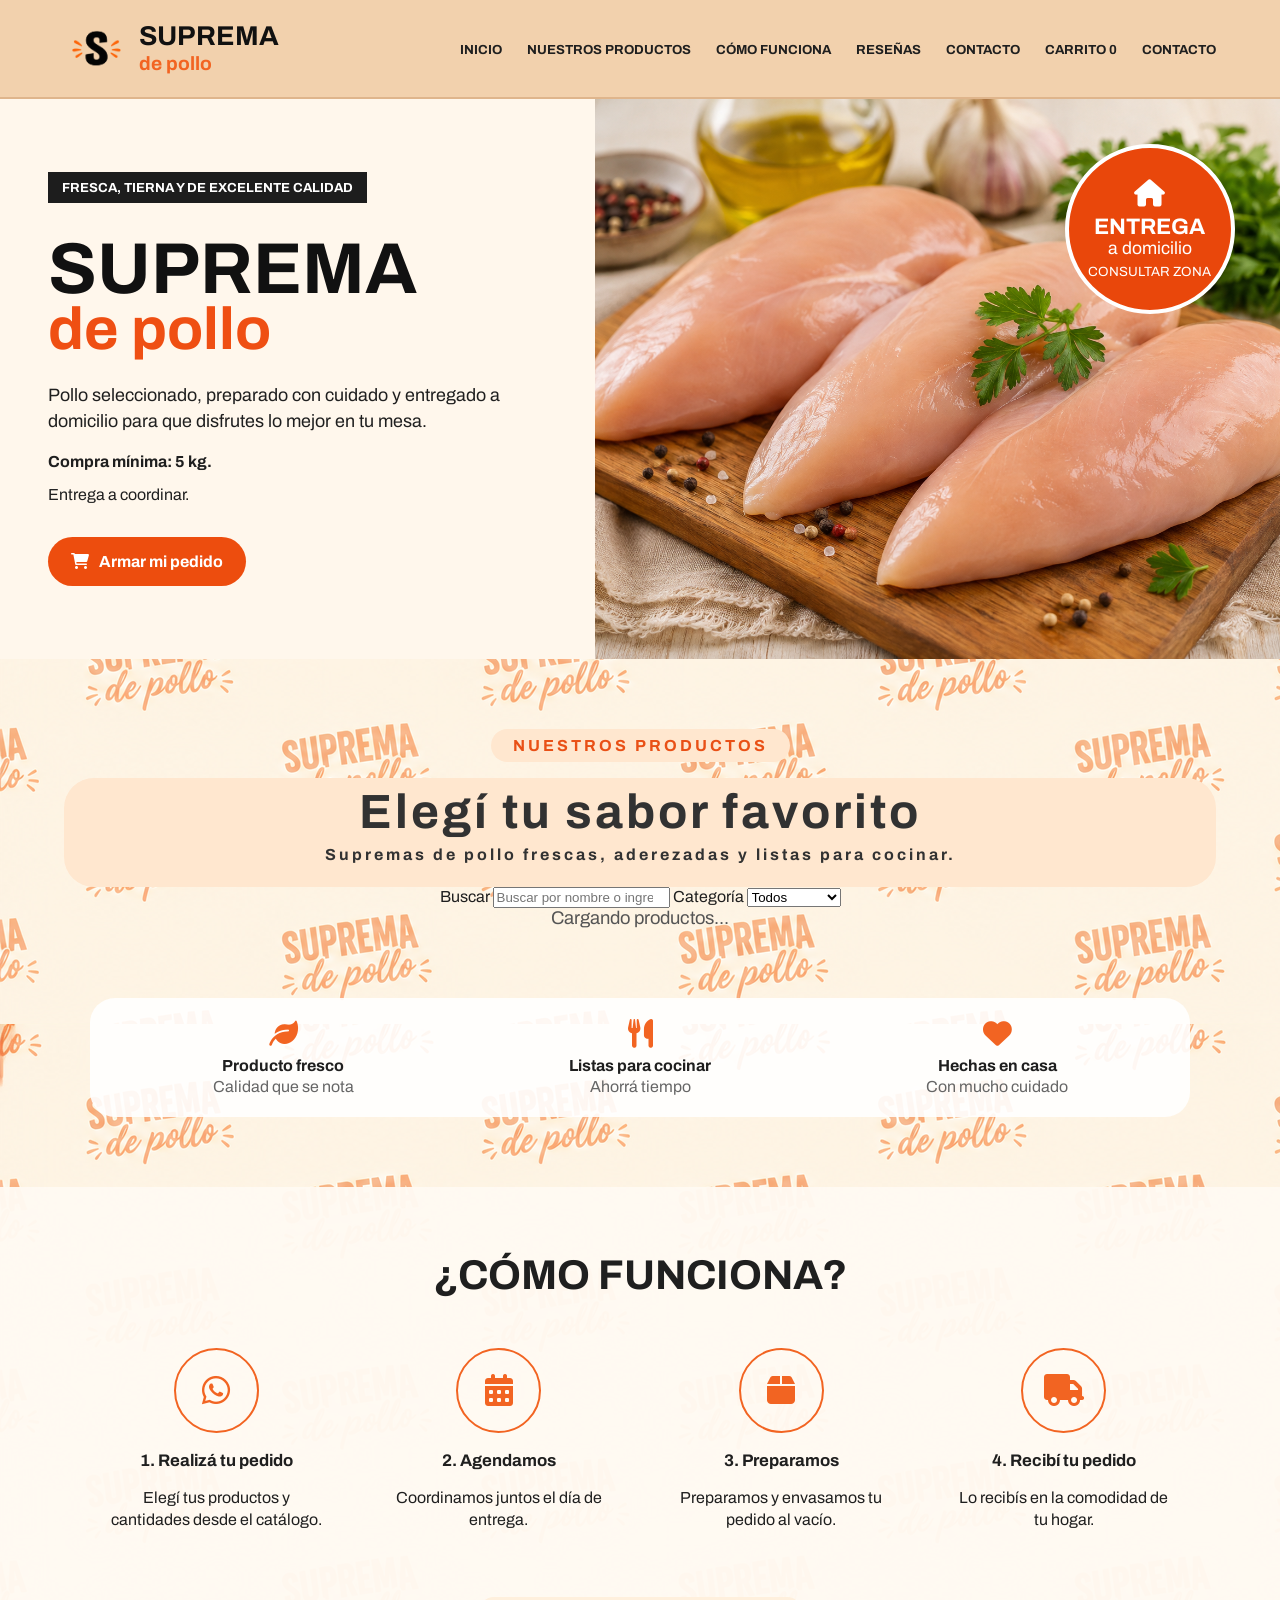
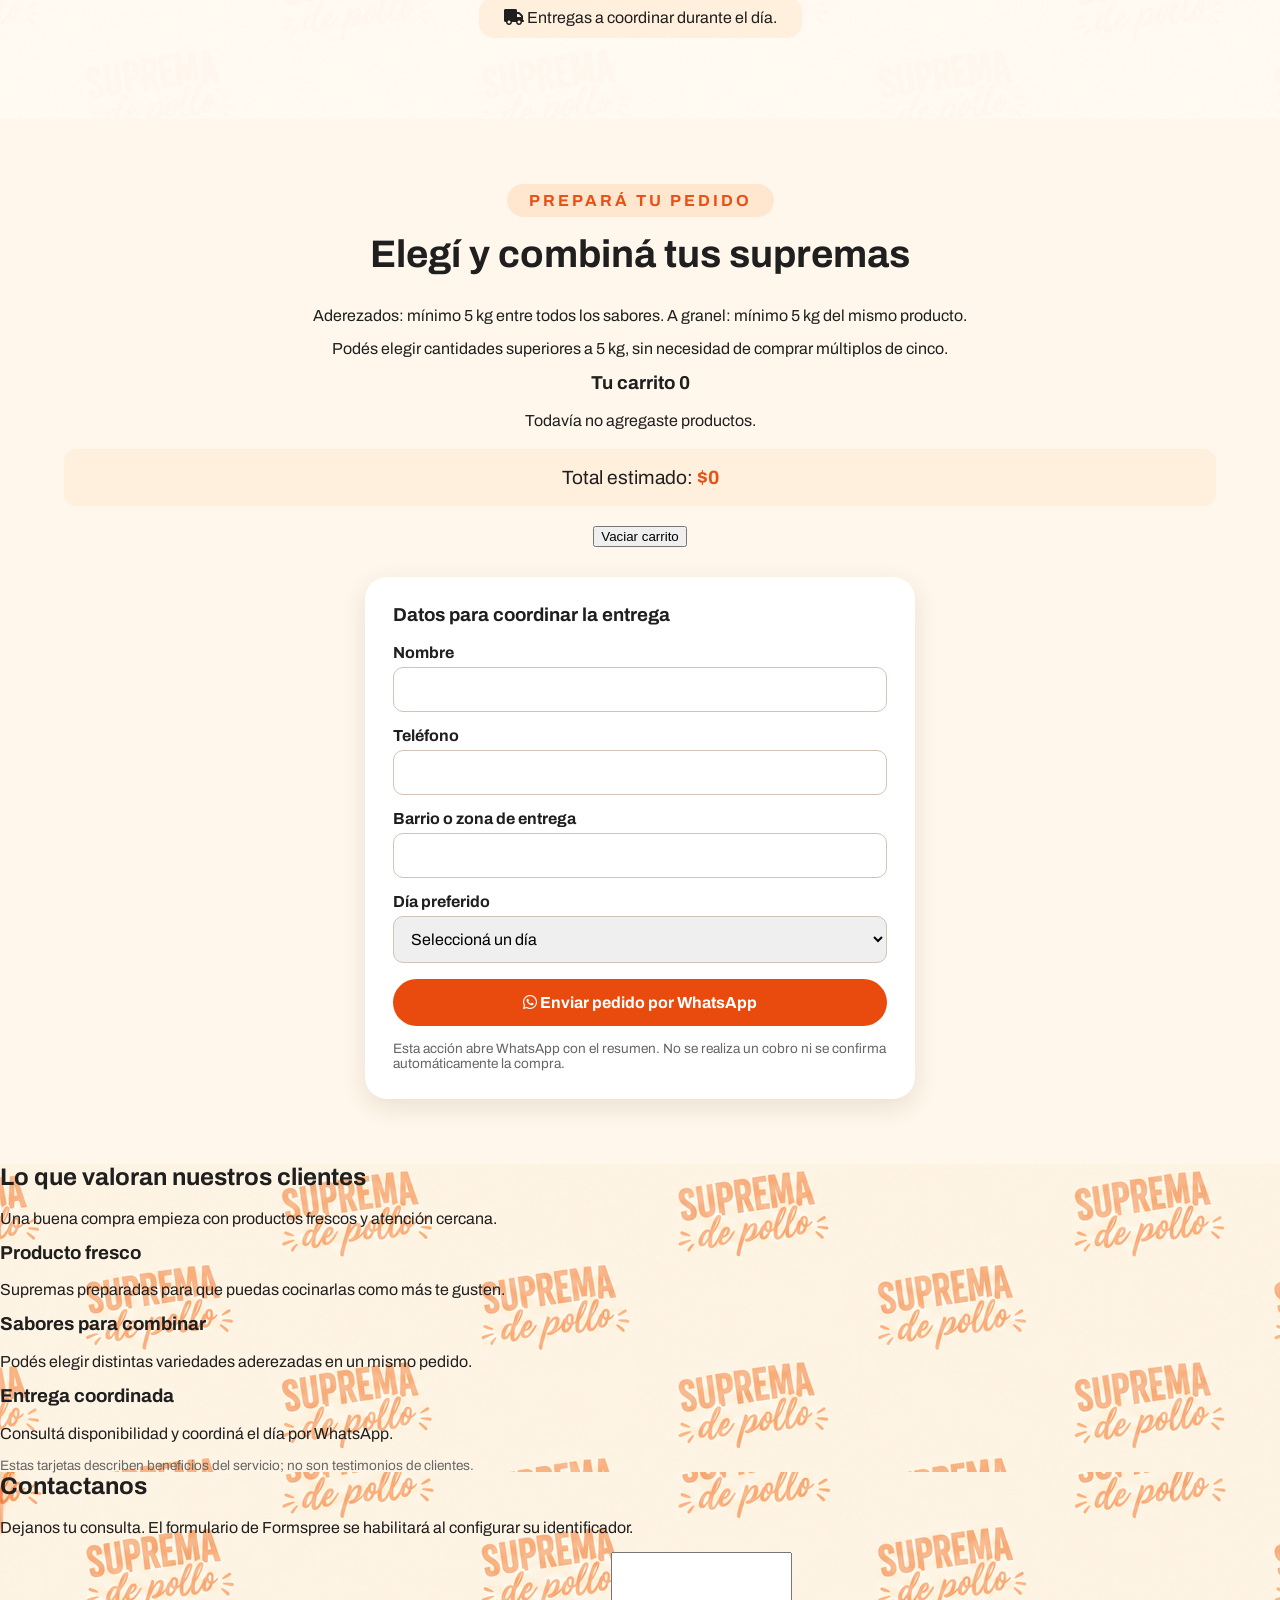
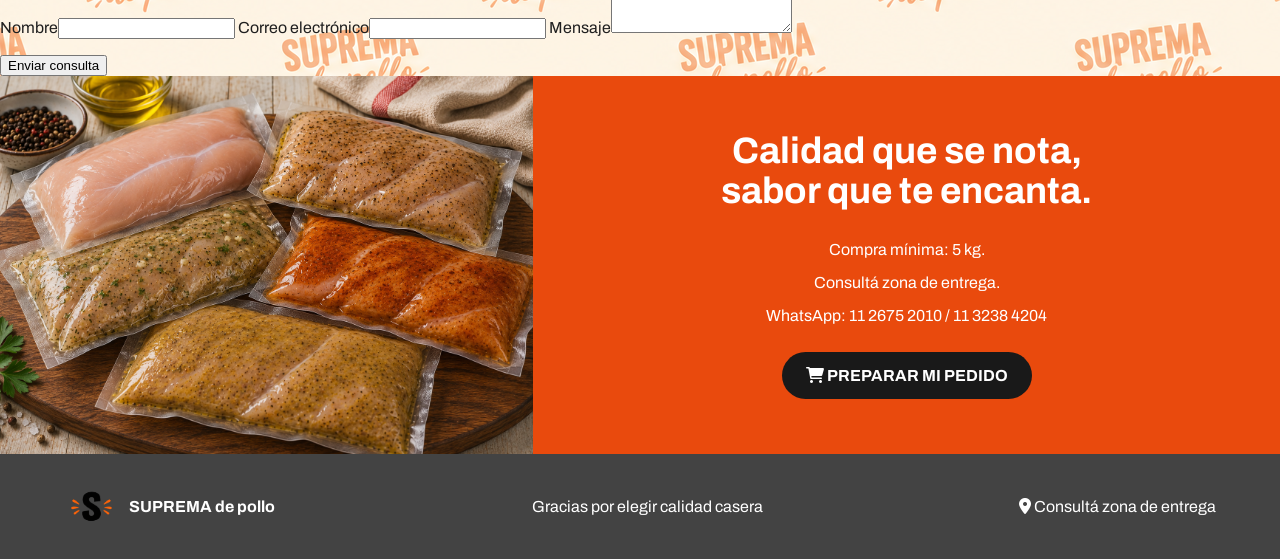
==== index.html @ 694668ec "Entrega final: index.html" ====
<!DOCTYPE html>
<html lang="es">

<head>
    <meta charset="UTF-8">
    <meta name="viewport" content="width=device-width, initial-scale=1.0">
    <title>Suprema de Pollo | Supremas frescas para cocinar</title>
    <meta name="description" content="Supremas de pollo frescas, a granel y aderezadas. Combiná sabores desde 5 kg y coordiná tu entrega.">
    <meta name="theme-color" content="#f2d1ad">
    <link rel="preconnect" href="https://fonts.googleapis.com">
    <link href="https://fonts.googleapis.com/css2?family=Archivo:wght@400;600;700;800&display=swap" rel="stylesheet">
    <link rel="stylesheet" href="https://cdnjs.cloudflare.com/ajax/libs/font-awesome/6.0.0-beta3/css/all.min.css">
    <link rel="stylesheet" href="styles.css">
    <link rel="icon" type="image/png" href="img/favicon.png">
</head>

<body>

    <header>
        <div class="marca">
            <img class="header__logo" src="img/favicon.png" alt="Logo Suprema de Pollo">
            <div>
                <h1>SUPREMA</h1>
                <p>de pollo</p>
            </div>
        </div>

        <nav>
            <ul>
                <li><a href="#inicio">INICIO</a></li>
                <li><a href="#productos">NUESTROS PRODUCTOS</a></li>
                <li><a href="#como-funciona">CÓMO FUNCIONA</a></li>
                <li><a href="#resenas">RESEÑAS</a></li>
                <li><a href="#contacto-formulario">CONTACTO</a></li>
                <li><a href="#carrito">CARRITO <span id="contador-carrito" aria-live="polite">0</span></a></li>
                <li><a href="#contacto">CONTACTO</a></li>
            </ul>
        </nav>
    </header>

    <main>

        <section id="inicio">
            <div class="inicio__texto">
                <p class="mini-titulo">FRESCA, TIERNA Y DE EXCELENTE CALIDAD</p>
                <h2 id="titulo_inicio">SUPREMA <span>de pollo</span></h2>

                <p class="descripcion-inicio">
                    Pollo seleccionado, preparado con cuidado y entregado a domicilio
                    para que disfrutes lo mejor en tu mesa.
                </p>

                <p><strong>Compra mínima: 5 kg.</strong></p>
                <p>Entrega a coordinar.</p>

                <a class="boton-principal" href="#hacer-pedido">
                    <i class="fas fa-shopping-cart" aria-hidden="true"></i> Armar mi pedido
                </a>
            </div>

            <div class="inicio__foto">
                <img src="img/suprema-pollo.png" alt="Supremas de pollo frescas">
                <div class="circulo-entrega">
                    <i class="fas fa-house"></i>
                    <strong>ENTREGA</strong>
                    <span>a domicilio</span>
                    <small>Consultar zona</small>
                </div>
            </div>
        </section>


        <section id="productos">
            <p class="subtitulo-naranja">NUESTROS PRODUCTOS</p>
                <div class="h2-gris"> 
                    <h2>Elegí tu sabor favorito</h2>
                    <p>Supremas de pollo frescas, aderezadas y listas para cocinar.</p>
                </div>

            <div class="catalogo-controles">
                <label for="buscar-producto">Buscar</label>
                <input id="buscar-producto" type="search" placeholder="Buscar por nombre o ingrediente">
                <label for="filtro-tipo">Categoría</label>
                <select id="filtro-tipo"><option value="todos">Todos</option><option value="granel">A granel</option><option value="aderezado">Aderezados</option></select>
            </div>
            <p id="estado-catalogo" role="status" aria-live="polite">Cargando productos...</p>
            <div class="productos__contenedor" id="productos-contenedor"></div>

            <div class="beneficios">
                <div><i class="fas fa-leaf"></i><strong>Producto fresco</strong><span>Calidad que se nota</span></div>
                <div><i class="fas fa-utensils"></i><strong>Listas para cocinar</strong><span>Ahorrá tiempo</span></div>
                <div><i class="fas fa-heart"></i><strong>Hechas en casa</strong><span>Con mucho cuidado</span></div>
            </div>
        </section>


        <section id="como-funciona">
            <h2>¿CÓMO FUNCIONA?</h2>

            <div class="pasos">
                <article>
                    <i class="fab fa-whatsapp"></i>
                    <h3>1. Realizá tu pedido</h3>
                    <p>Elegí tus productos y cantidades desde el catálogo.</p>
                </article>

                <article>
                    <i class="fas fa-calendar-alt"></i>
                    <h3>2. Agendamos</h3>
                    <p>Coordinamos juntos el día de entrega.</p>
                </article>

                <article>
                    <i class="fas fa-box"></i>
                    <h3>3. Preparamos</h3>
                    <p>Preparamos y envasamos tu pedido al vacío.</p>
                </article>

                <article>
                    <i class="fas fa-truck"></i>
                    <h3>4. Recibí tu pedido</h3>
                    <p>Lo recibís en la comodidad de tu hogar.</p>
                </article>
            </div>

            <p class="aviso-entrega"><i class="fas fa-truck"></i> Entregas a coordinar durante el día.</p>
        </section>



        <section id="hacer-pedido">
            <p class="subtitulo-naranja">PREPARÁ TU PEDIDO</p>
            <h2>Elegí y combiná tus supremas</h2>
            <p>Aderezados: mínimo 5 kg entre todos los sabores. A granel: mínimo 5 kg del mismo producto.</p>
            <p>Podés elegir cantidades superiores a 5 kg, sin necesidad de comprar múltiplos de cinco.</p>
            <div class="compra-layout">
                <div id="carrito" class="panel-compra">
                    <h3>Tu carrito <span id="carrito-cantidad" aria-live="polite">0</span></h3>
                    <div id="carrito-lista"><p>Todavía no agregaste productos.</p></div>
                    <p id="carrito-reglas" role="status" aria-live="polite"></p>
                    <p class="total-pedido">Total estimado: <strong id="carrito-total">$0</strong></p>
                    <button id="vaciar-carrito" type="button" class="boton-secundario">Vaciar carrito</button>
                </div>
                <form id="formulario-pedido" class="panel-compra">
                    <h3>Datos para coordinar la entrega</h3>
                    <label for="pedido-nombre">Nombre</label><input id="pedido-nombre" type="text" required autocomplete="name">
                    <label for="pedido-telefono">Teléfono</label><input id="pedido-telefono" type="tel" required autocomplete="tel">
                    <label for="pedido-zona">Barrio o zona de entrega</label><input id="pedido-zona" type="text" required>
                    <label for="pedido-dia">Día preferido</label>
                    <select id="pedido-dia" required><option value="">Seleccioná un día</option><option>Lunes</option><option>Viernes</option></select>
                    <p id="pedido-aviso" role="status" aria-live="polite"></p>
                    <button type="submit"><i class="fab fa-whatsapp" aria-hidden="true"></i> Enviar pedido por WhatsApp</button>
                    <p class="nota-pedido">Esta acción abre WhatsApp con el resumen. No se realiza un cobro ni se confirma automáticamente la compra.</p>
                </form>
            </div>
        </section>

        <section id="resenas">
            <h2>Lo que valoran nuestros clientes</h2>
            <p>Una buena compra empieza con productos frescos y atención cercana.</p>
            <div class="resenas-grid">
                <article><h3>Producto fresco</h3><p>Supremas preparadas para que puedas cocinarlas como más te gusten.</p></article>
                <article><h3>Sabores para combinar</h3><p>Podés elegir distintas variedades aderezadas en un mismo pedido.</p></article>
                <article><h3>Entrega coordinada</h3><p>Consultá disponibilidad y coordiná el día por WhatsApp.</p></article>
            </div>
            <p class="nota-pedido">Estas tarjetas describen beneficios del servicio; no son testimonios de clientes.</p>
        </section>

        <section id="contacto-formulario">
            <h2>Contactanos</h2>
            <p>Dejanos tu consulta. El formulario de Formspree se habilitará al configurar su identificador.</p>
            <form id="formulario-contacto">
                <label for="contacto-nombre">Nombre</label><input id="contacto-nombre" name="name" type="text" required>
                <label for="contacto-email">Correo electrónico</label><input id="contacto-email" name="email" type="email" required>
                <label for="contacto-mensaje">Mensaje</label><textarea id="contacto-mensaje" name="message" rows="5" required></textarea>
                <p id="contacto-aviso" role="status" aria-live="polite"></p>
                <button type="submit">Enviar consulta</button>
            </form>
        </section>

        <section class="llamada" id="contacto">
            <div class="llamada__imagen">
                <img src="img/pollos-todos.png" alt="Opciones de supremas de pollo envasadas al vacío">
            </div>
            <div class="llamada__texto">
                <h2>Calidad que se nota,<br> sabor que te encanta.</h2>
                <p>Compra mínima: 5 kg.</p>
                <p>Consultá zona de entrega.</p><p>WhatsApp: 11 2675 2010 / 11 3238 4204</p>
                <a href="#hacer-pedido"> <i class="fas fa-shopping-cart"></i> PREPARAR MI PEDIDO
                </a>
            </div>
        </section>

    </main>

    <footer>
        <div>
            <img src="img/favicon.png" alt="Logo Suprema de Pollo">
            <strong>SUPREMA de pollo</strong>
        </div>
        <p>Gracias por elegir calidad casera</p>
        <p><i class="fas fa-location-dot"></i> Consultá zona de entrega</p>
    </footer>

    <script src="script.js" defer></script>
</body>
</html>
---- styles.css ----
/* estilos generales */
* {
    box-sizing: border-box;
}

body {
    margin: 0;
    background-color: #fff4e6;
    background-image: url('img/fondo-suprema.png');
    background-size: fill;
    color: #1f1f1f;
    font-family: 'Archivo', sans-serif;
}

h1, h2, h3, p {
    margin-top: 0;
}

a {
    text-decoration: none;
}

/* header */
header {
    background-color: #f2d1ad;
    padding: 16px 5%;
    display: flex;
    justify-content: space-between;
    align-items: center;
    gap: 25px;
    border-bottom: 2px solid #dfb58c;
}

.marca {
    display: flex;
    align-items: center;
    gap: 10px;
}

.header__logo {
    width: 65px;
}

.marca h1 {
    margin: 0;
    font-size: 1.7rem;
    line-height: 1;
    color: #111;
}

.marca p {
    margin: 2px 0 0;
    color: #f26422;
    font-size: 1.2rem;
    font-weight: 700;
}

header nav ul {
    list-style: none;
    display: flex;
    gap: 25px;
    padding: 0;
    margin: 0;
}

header nav a {
    color: #1f1f1f;
    font-size: .82rem;
    font-weight: 700;
}

header nav a:hover {
    color: #f26422;
}

/* inicio */
#inicio {
    background-color: #fff7ec;
    min-height: 560px;
    display: grid;
    grid-template-columns: 1fr 1.15fr;
    align-items: center;
    overflow: hidden;
}

.inicio__texto {
    padding: 55px 35px 55px 8%;
}

.mini-titulo {
    display: inline-block;
    color: white;
    background-color: #1d1d1d;
    padding: 8px 14px;
    font-size: .82rem;
    font-weight: 700;
}

#titulo_inicio {
    color: #111;
    font-size: 4.5rem;
    line-height: .92;
    margin: 20px 0 25px;
}

#titulo_inicio span {
    display: block;
    color: #ef4f13;
    font-size: 3.7rem;
}

.descripcion-inicio {
    max-width: 520px;
    font-size: 1.12rem;
    line-height: 1.5;
}

.boton-principal {
    display: inline-block;
    margin-top: 18px;
    padding: 16px 23px;
    border-radius: 30px;
    background-color: #ed4d0e;
    color: white;
    font-weight: 700;
}

.boton-principal i {
    margin-right: 7px;
}

.inicio__foto {
    height: 100%;
    min-height: 560px;
    position: relative;
}

.inicio__foto img {
    width: 100%;
    height: 100%;
    object-fit: cover;
    display: block;
}

.circulo-entrega {
    position: absolute;
    top: 45px;
    right: 45px;
    width: 170px;
    height: 170px;
    border-radius: 50%;
    background-color: #e9470b;
    color: white;
    border: 4px solid white;
    display: flex;
    flex-direction: column;
    justify-content: center;
    align-items: center;
    text-align: center;
}

.circulo-entrega i { font-size: 1.7rem; margin-bottom: 7px; }
.circulo-entrega strong { font-size: 1.4rem; }
.circulo-entrega span { font-size: 1.1rem; }
.circulo-entrega small { margin-top: 6px; text-transform: uppercase; }

/* productos */
#productos {
    text-align: center;
    padding: 70px 5%;
}

.subtitulo-naranja {
    display: inline-block;
    color: #e95016;
    background: #ffe7cf;
    padding: 8px 22px;
    border-radius: 30px;
    font-weight: 700;
    letter-spacing: 3px;
}

.h2-gris {
    display: flex;
    flex-direction: column;
    align-items: center;
    color: #323232;
    background: #ffe7cf;
    padding: 8px 22px;
    border-radius: 30px;
    font-weight: 700;
    letter-spacing: 3px;
    
}

#productos h2 {
    font-size: 3rem;
    margin-bottom: 8px;
}

#productos > p:not(.subtitulo-naranja) {
    font-size: 1.15rem;
    color: #555;
}

.productos__contenedor {
    display: grid;
    grid-template-columns: repeat(3, 1fr);
    gap: 22px;
    max-width: 1180px;
    margin: 35px auto 0;
}

.producto {
    background-color: rgba(255,255,255,.94);
    padding: 12px 12px 22px;
    border-radius: 24px;
    text-align: left;
    border: 1px solid #f0e4d6;
    box-shadow: 0 8px 20px rgba(91, 54, 23, .08);
    transition: .25s;
}

.producto:hover {
    transform: translateY(-5px);
}

.producto__imagen {
    width: 100%;
    height: 220px;
    object-fit: cover;
    border-radius: 18px;
}

.producto h3 {
    font-size: 1.55rem;
    margin: 18px 10px 7px;
}

.producto p {
    margin-left: 10px;
    margin-right: 10px;
    line-height: 1.4;
    color: #555;
}

.precio {
    color: #f26422 !important;
    font-size: 1.7rem;
    font-weight: 800;
}

.precio span {
    font-size: .9rem;
    color: #555;
    font-weight: 400;
}

.producto > a {
    display: block;
    background-color: #ff641f;
    color: white;
    text-align: center;
    padding: 12px;
    margin: 14px 10px 0;
    border-radius: 25px;
    font-weight: 700;
}

.beneficios {
    max-width: 1100px;
    margin: 35px auto 0;
    padding: 22px;
    background-color: rgba(255,255,255,.9);
    border-radius: 25px;
    display: flex;
    justify-content: space-around;
    gap: 15px;
}

.beneficios div {
    display: flex;
    flex-direction: column;
    align-items: center;
    min-width: 180px;
}

.beneficios i {
    color: #f26422;
    font-size: 1.8rem;
    margin-bottom: 8px;
}

.beneficios span {
    color: #666;
    margin-top: 4px;
}

/* como funciona */
#como-funciona {
    background-color: rgba(255, 250, 243, .96);
    text-align: center;
    padding: 65px 5%;
}

#como-funciona h2 {
    font-size: 2.6rem;
}

.pasos {
    display: grid;
    grid-template-columns: repeat(4, 1fr);
    gap: 30px;
    max-width: 1100px;
    margin: 35px auto;
}

.pasos article {
    padding: 15px;
}

.pasos i {
    width: 85px;
    height: 85px;
    border: 2px solid #f26422;
    border-radius: 50%;
    display: flex;
    align-items: center;
    justify-content: center;
    margin: auto;
    font-size: 2rem;
    color: #f26422;
}

.pasos h3 {
    font-size: 1.05rem;
    margin-top: 18px;
}

.pasos p {
    line-height: 1.4;
}

.aviso-entrega {
    display: inline-block;
    background: #fff0dd;
    padding: 12px 25px;
    border-radius: 15px;
}

/* bloque naranja final */
.llamada {
    background-color: #e94a0d;
    color: white;
    display: grid;
    grid-template-columns: 1fr 1.4fr;
    min-height: 330px;
}

.llamada__imagen img {
    width: 100%;
    height: 100%;
    object-fit: cover;
    display: block;
}

.llamada__texto {
    padding: 55px;
    text-align: center;
    align-self: center;
}

.llamada__texto h2 {
    font-size: 2.3rem;
}

.llamada__texto a {
    display: inline-block;
    background: #191919;
    color: white;
    padding: 15px 24px;
    border-radius: 30px;
    font-weight: 700;
    margin-top: 12px;
}

footer {
    background: #434343;
    color: white;
    padding: 25px 5%;
    display: flex;
    justify-content: space-between;
    align-items: center;
    gap: 20px;
}

footer div {
    display: flex;
    align-items: center;
    gap: 10px;
}

footer img {
    width: 55px;
}

footer p { margin: 0; }


/* formulario de pedidos */
#hacer-pedido {
    background-color: #fff7ec;
    text-align: center;
    padding: 65px 5%;
}
#hacer-pedido h2 { font-size: 2.4rem; }
#formulario-pedido {
    max-width: 550px;
    margin: 30px auto 0;
    padding: 28px;
    background: white;
    border-radius: 22px;
    box-shadow: 0 8px 24px rgba(80, 50, 20, .12);
    text-align: left;
}
#formulario-pedido label {
    display: block;
    margin: 15px 0 6px;
    font-weight: 700;
}
#formulario-pedido input, #formulario-pedido select {
    width: 100%;
    padding: 13px;
    border: 1px solid #cfc4b8;
    border-radius: 10px;
    font: inherit;
}
.total-pedido {
    background: #fff0dd;
    border-radius: 12px;
    padding: 18px;
    margin: 20px 0;
    font-size: 1.2rem;
}
.total-pedido strong { color: #e95016; }
#formulario-pedido button {
    width: 100%;
    padding: 15px;
    background: #e94a0d;
    color: white;
    border: 0;
    border-radius: 25px;
    font: inherit;
    font-weight: 700;
    cursor: pointer;
}
#formulario-pedido button:hover { background: #b93508; }
#pedido-aviso { color: #a4360c; margin-top: 15px; }
.nota-pedido { color: #666; font-size: .85rem; margin: 15px 0 0; }
.boton-principal:hover, .producto > a:hover { background: #c13a0a; }
body { background-size: auto; }

/* mq - primero tablet */
@media (max-width: 992px) {
    header { flex-direction: column; }
    header nav ul { flex-wrap: wrap; justify-content: center; }
    #inicio { grid-template-columns: 1fr 1fr; }
    #titulo_inicio { font-size: 3.4rem; }
    .productos__contenedor { grid-template-columns: repeat(2, 1fr); }
    .pasos { grid-template-columns: repeat(2, 1fr); }
    .circulo-entrega { width: 140px; height: 140px; }
    .circulo-entrega strong { font-size: 1.1rem; }
    .circulo-entrega span { font-size: .9rem; }
    .circulo-entrega small { font-size: .7rem; }
}
/* mq - celular */
@media (max-width: 768px) {
    header nav ul { flex-direction: column; text-align: center; gap: 12px; }
    #inicio { grid-template-columns: 1fr; }
    .inicio__texto { padding: 45px 25px; text-align: center; }
    #titulo_inicio { font-size: 3.2rem; }
    #titulo_inicio span { font-size: 2.6rem; }
    .inicio__foto { min-height: 390px; }
    .circulo-entrega { width: 125px; height: 125px; top: 20px; right: 20px; }
    .circulo-entrega i { font-size: 1.2rem; margin-bottom: 3px; }
    .circulo-entrega strong { font-size: 1rem; }
    .circulo-entrega span { font-size: .8rem; }
    .circulo-entrega small { font-size: .65rem; }
    #productos h2 { font-size: 2.2rem; }
    .productos__contenedor { grid-template-columns: 1fr; }
    .producto__imagen { height: auto; }
    .beneficios { flex-direction: column; }
    .pasos { grid-template-columns: 1fr; }
    .llamada { grid-template-columns: 1fr; }
    .llamada__imagen { height: 280px; }
    .llamada__texto { padding: 40px 25px; }
    footer { flex-direction: column; text-align: center; }
    #formulario-pedido { padding: 18px; }
}
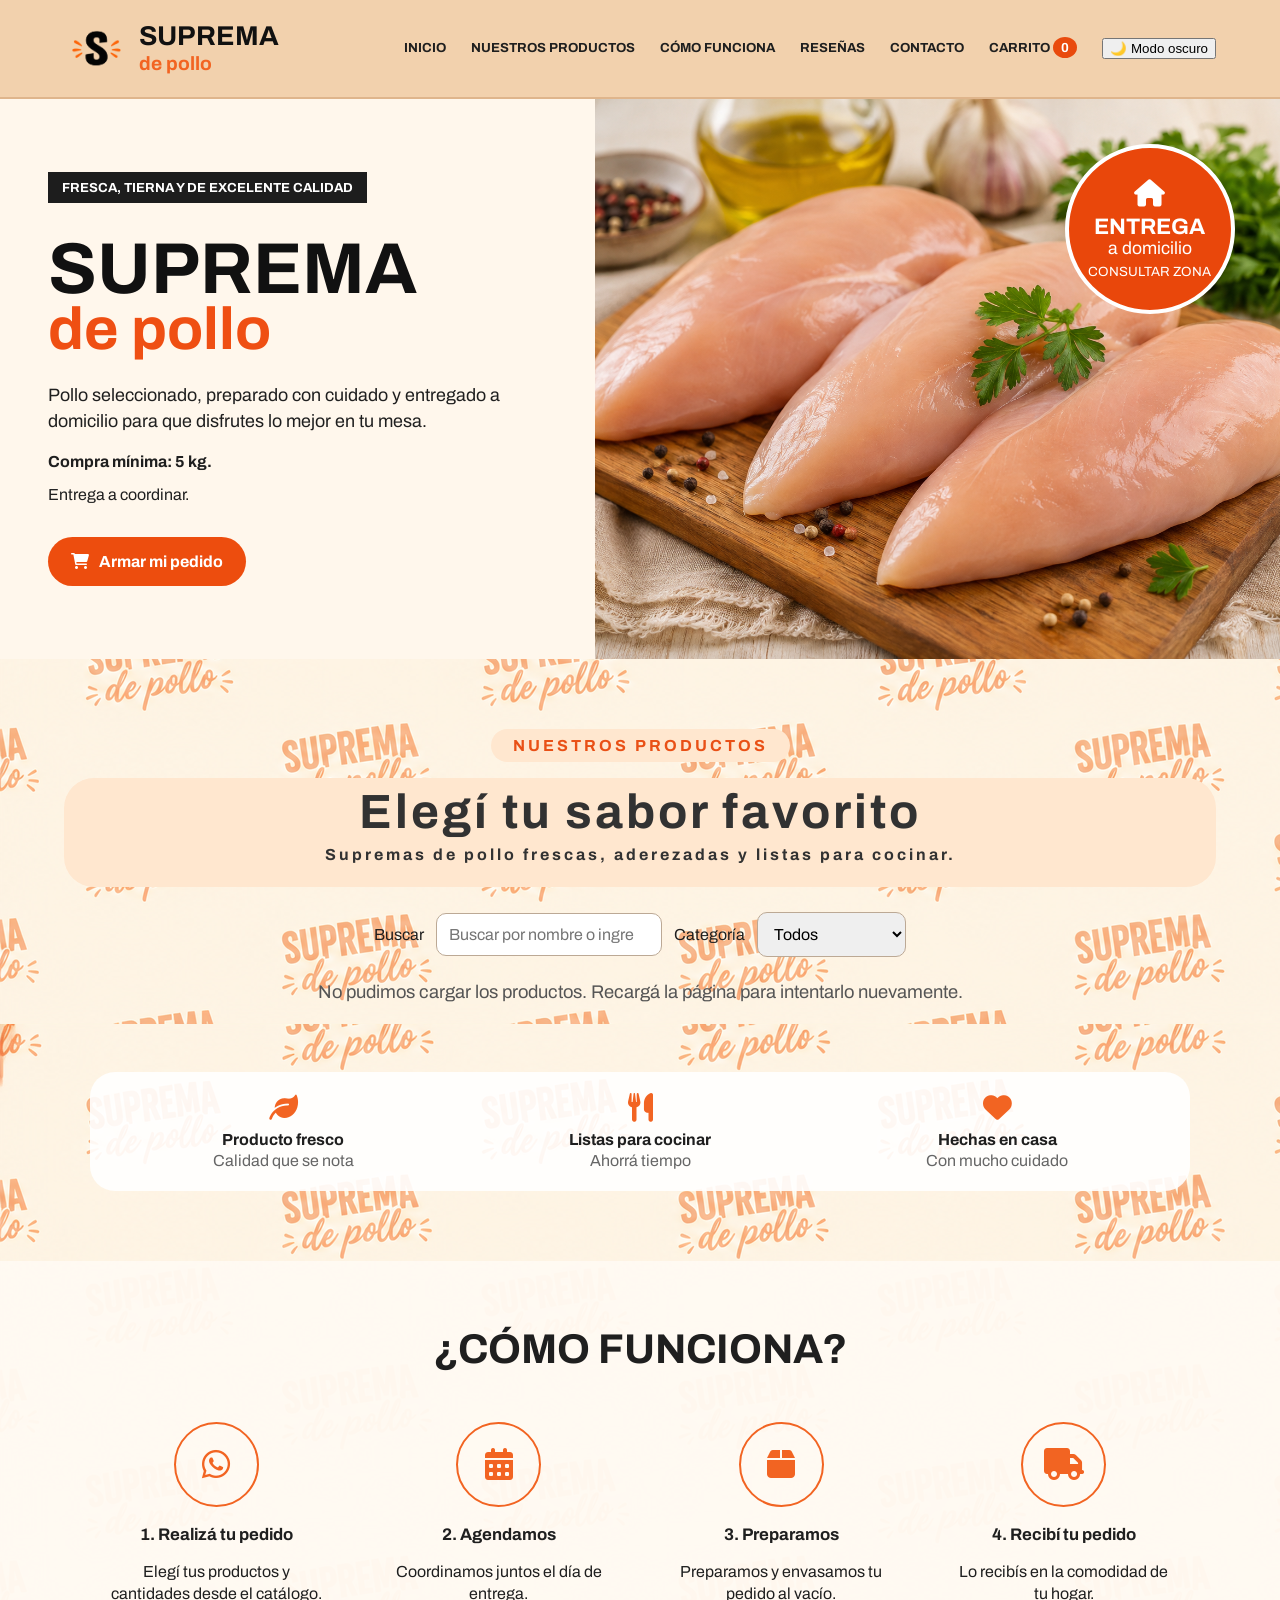
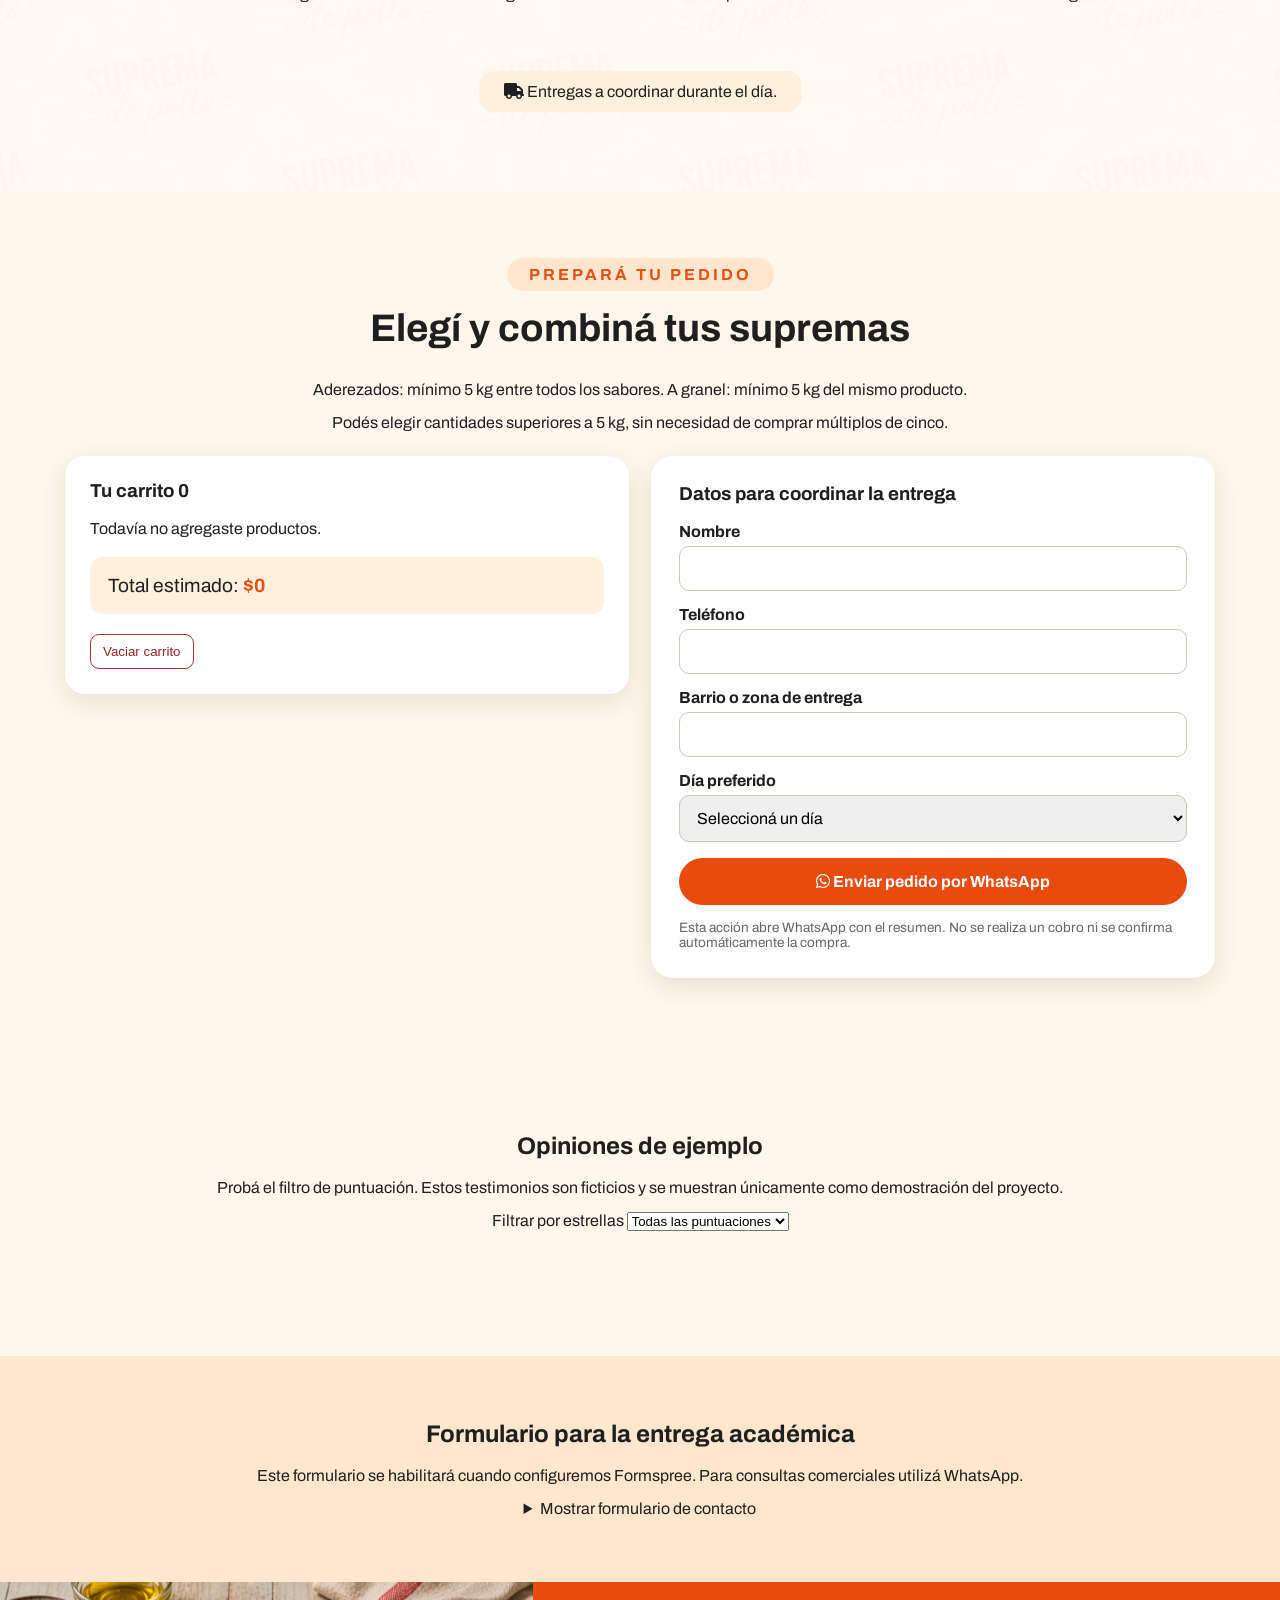
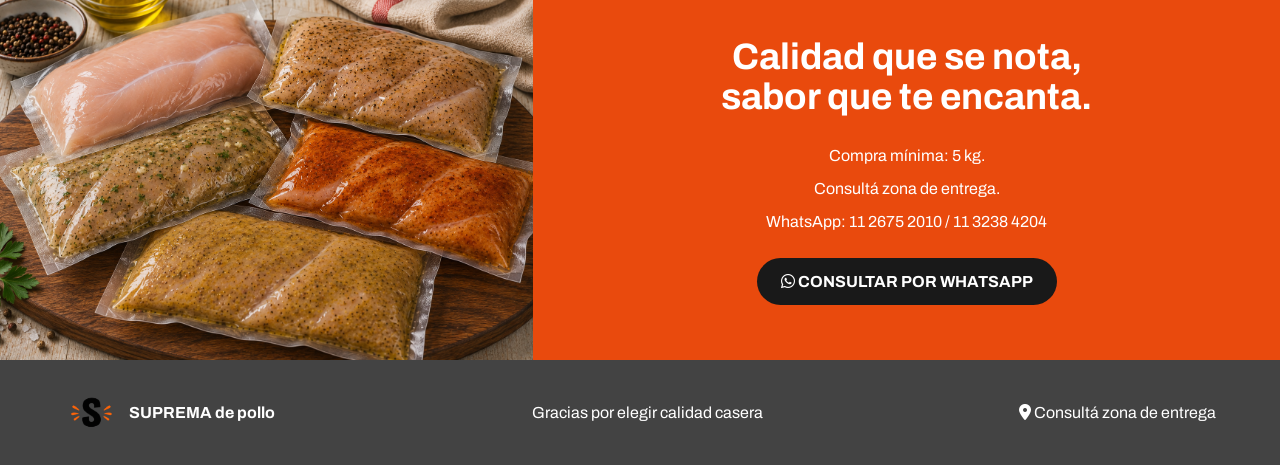
==== commit 141dd134: "Agregar favoritos, tema oscuro y reseñas interactivas: index.html" ====
--- a/index.html
+++ b/index.html
@@ -31,9 +31,9 @@
                 <li><a href="#productos">NUESTROS PRODUCTOS</a></li>
                 <li><a href="#como-funciona">CÓMO FUNCIONA</a></li>
                 <li><a href="#resenas">RESEÑAS</a></li>
-                <li><a href="#contacto-formulario">CONTACTO</a></li>
+                <li><a href="#contacto">CONTACTO</a></li>
                 <li><a href="#carrito">CARRITO <span id="contador-carrito" aria-live="polite">0</span></a></li>
-                <li><a href="#contacto">CONTACTO</a></li>
+                <li><button id="cambiar-tema" type="button" aria-pressed="false">🌙 Modo oscuro</button></li>
             </ul>
         </nav>
     </header>
@@ -81,7 +81,7 @@
                 <label for="buscar-producto">Buscar</label>
                 <input id="buscar-producto" type="search" placeholder="Buscar por nombre o ingrediente">
                 <label for="filtro-tipo">Categoría</label>
-                <select id="filtro-tipo"><option value="todos">Todos</option><option value="granel">A granel</option><option value="aderezado">Aderezados</option></select>
+                <select id="filtro-tipo"><option value="todos">Todos</option><option value="granel">A granel</option><option value="aderezado">Aderezados</option><option value="favoritos">Mis favoritos ♥</option></select>
             </div>
             <p id="estado-catalogo" role="status" aria-live="polite">Cargando productos...</p>
             <div class="productos__contenedor" id="productos-contenedor"></div>
@@ -156,26 +156,32 @@
         </section>
 
         <section id="resenas">
-            <h2>Lo que valoran nuestros clientes</h2>
-            <p>Una buena compra empieza con productos frescos y atención cercana.</p>
-            <div class="resenas-grid">
-                <article><h3>Producto fresco</h3><p>Supremas preparadas para que puedas cocinarlas como más te gusten.</p></article>
-                <article><h3>Sabores para combinar</h3><p>Podés elegir distintas variedades aderezadas en un mismo pedido.</p></article>
-                <article><h3>Entrega coordinada</h3><p>Consultá disponibilidad y coordiná el día por WhatsApp.</p></article>
-            </div>
-            <p class="nota-pedido">Estas tarjetas describen beneficios del servicio; no son testimonios de clientes.</p>
-        </section>
-
-        <section id="contacto-formulario">
-            <h2>Contactanos</h2>
-            <p>Dejanos tu consulta. El formulario de Formspree se habilitará al configurar su identificador.</p>
-            <form id="formulario-contacto">
-                <label for="contacto-nombre">Nombre</label><input id="contacto-nombre" name="name" type="text" required>
-                <label for="contacto-email">Correo electrónico</label><input id="contacto-email" name="email" type="email" required>
-                <label for="contacto-mensaje">Mensaje</label><textarea id="contacto-mensaje" name="message" rows="5" required></textarea>
-                <p id="contacto-aviso" role="status" aria-live="polite"></p>
-                <button type="submit">Enviar consulta</button>
-            </form>
+            <h2>Opiniones de ejemplo</h2>
+            <p>Probá el filtro de puntuación. Estos testimonios son ficticios y se muestran únicamente como demostración del proyecto.</p>
+            <label for="filtro-resenas">Filtrar por estrellas</label>
+            <select id="filtro-resenas">
+                <option value="todas">Todas las puntuaciones</option>
+                <option value="5">5 estrellas</option>
+                <option value="4">4 estrellas</option>
+                <option value="3">3 estrellas</option>
+            </select>
+            <div class="resenas-grid" id="resenas-contenedor"></div>
+            <p id="resenas-estado" role="status" aria-live="polite"></p>
+        </section>
+
+        <section id="contacto-formulario" class="contacto-secundario">
+            <h2>Formulario para la entrega académica</h2>
+            <p>Este formulario se habilitará cuando configuremos Formspree. Para consultas comerciales utilizá WhatsApp.</p>
+            <details>
+                <summary>Mostrar formulario de contacto</summary>
+                <form id="formulario-contacto">
+                    <label for="contacto-nombre">Nombre</label><input id="contacto-nombre" name="name" type="text" required>
+                    <label for="contacto-email">Correo electrónico</label><input id="contacto-email" name="email" type="email" required>
+                    <label for="contacto-mensaje">Mensaje</label><textarea id="contacto-mensaje" name="message" rows="5" required></textarea>
+                    <p id="contacto-aviso" role="status" aria-live="polite"></p>
+                    <button type="submit">Enviar consulta</button>
+                </form>
+            </details>
         </section>
 
         <section class="llamada" id="contacto">
@@ -186,7 +192,7 @@
                 <h2>Calidad que se nota,<br> sabor que te encanta.</h2>
                 <p>Compra mínima: 5 kg.</p>
                 <p>Consultá zona de entrega.</p><p>WhatsApp: 11 2675 2010 / 11 3238 4204</p>
-                <a href="#hacer-pedido"> <i class="fas fa-shopping-cart"></i> PREPARAR MI PEDIDO
+                <a href="https://wa.me/541126752010?text=Hola%2C%20quiero%20hacer%20una%20consulta%20sobre%20las%20supremas%20de%20pollo" target="_blank" rel="noopener noreferrer"> <i class="fab fa-whatsapp"></i> CONSULTAR POR WHATSAPP
                 </a>
             </div>
         </section>
--- a/styles.css
+++ b/styles.css
@@ -497,3 +497,30 @@
     footer { flex-direction: column; text-align: center; }
     #formulario-pedido { padding: 18px; }
 }
+
+/* Entrega final: catálogo, carrito, reseñas y contacto */
+.catalogo-controles { display:flex; align-items:center; justify-content:center; flex-wrap:wrap; gap:12px; margin:25px auto; }
+.catalogo-controles input,.catalogo-controles select { padding:12px; border:1px solid #bca995; border-radius:10px; font:inherit; max-width:100%; }
+.productos__contenedor { display:flex; flex-wrap:wrap; justify-content:center; }
+.producto { flex:1 1 235px; max-width:360px; }
+.producto label { display:block; margin:12px 10px 5px; font-weight:700; }
+.cantidad-producto { margin:0 10px; padding:10px; width:100px; border-radius:8px; border:1px solid #cfc4b8; font:inherit; }
+.producto button, #formulario-contacto button { display:block; margin:14px 10px 0; border:0; border-radius:25px; background:#e94a0d; color:#fff; padding:12px 18px; font:inherit; font-weight:700; cursor:pointer; }
+.compra-layout { display:grid; grid-template-columns:1fr 1fr; gap:22px; max-width:1150px; margin:25px auto; align-items:start; }
+.panel-compra { background:#fff; border-radius:20px; padding:25px; text-align:left; box-shadow:0 8px 24px rgba(80,50,20,.12); }
+#formulario-pedido { max-width:none; margin:0; }
+.carrito-fila { display:flex; flex-wrap:wrap; align-items:center; gap:12px; border-bottom:1px solid #eee; padding:15px 0; }
+.carrito-fila strong { flex:1 1 170px; }
+.carrito-fila input { width:80px; padding:8px; border:1px solid #aaa; border-radius:8px; font:inherit; }
+.carrito-fila button,.boton-secundario { border:1px solid #a33; background:white; color:#922; padding:9px 12px; border-radius:9px; cursor:pointer; }
+#carrito-reglas { color:#9d3b0c; font-weight:600; }
+#resenas { background:#fff7ec; padding:65px 5%; text-align:center; }
+.resenas-grid { display:grid; grid-template-columns:repeat(3,1fr); gap:20px; max-width:1100px; margin:30px auto; }
+.resenas-grid article { background:white; border-radius:18px; padding:28px; }
+#contacto-formulario { padding:65px 5%; text-align:center; background:#ffe7cf; }
+#formulario-contacto { max-width:600px; margin:auto; text-align:left; display:flex; flex-direction:column; gap:9px; }
+#formulario-contacto input,#formulario-contacto textarea { width:100%; border:1px solid #bca995; border-radius:10px; padding:12px; font:inherit; }
+#formulario-contacto button { margin:12px 0 0; }
+#contador-carrito { background:#e94a0d; color:white; border-radius:50%; padding:3px 8px; }
+:focus-visible { outline:3px solid #246ac5; outline-offset:3px; }
+@media(max-width:768px) { .compra-layout,.resenas-grid { grid-template-columns:1fr; } .catalogo-controles { flex-direction:column; } .producto { max-width:100%; } }
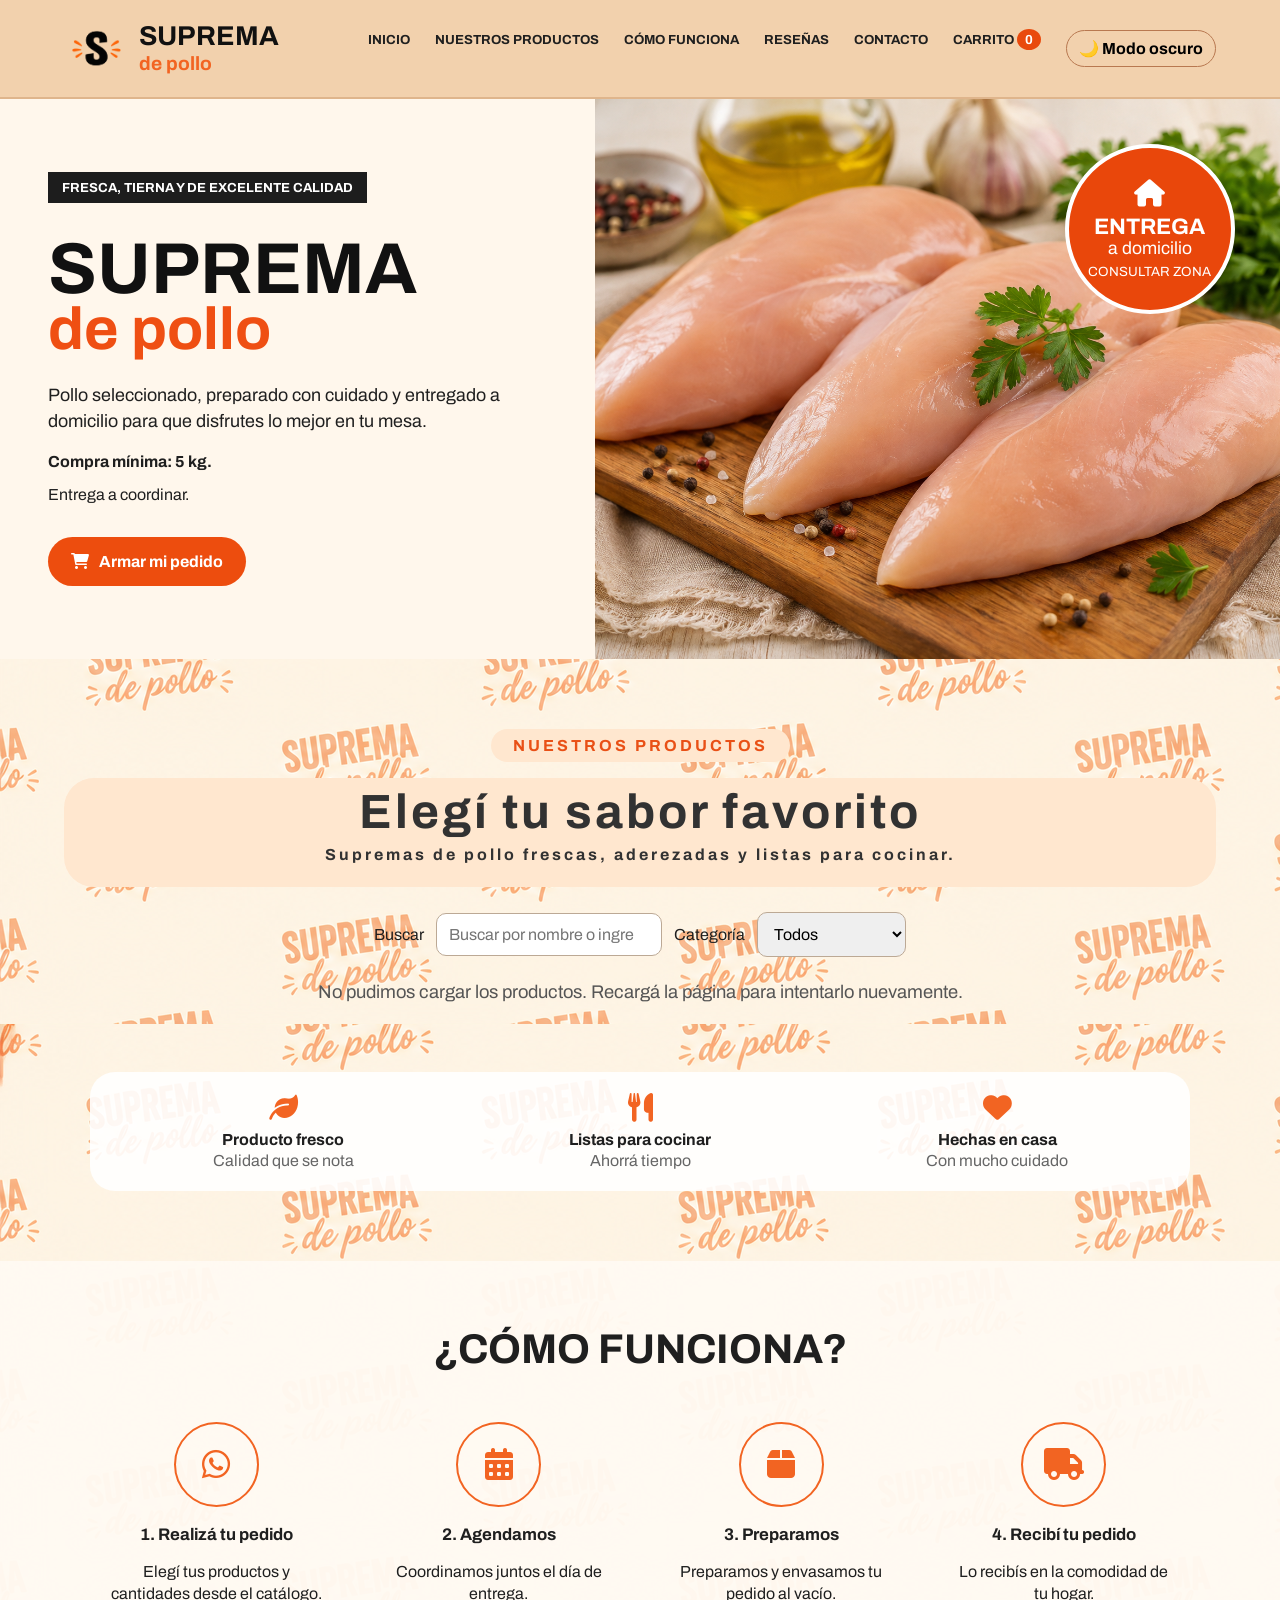
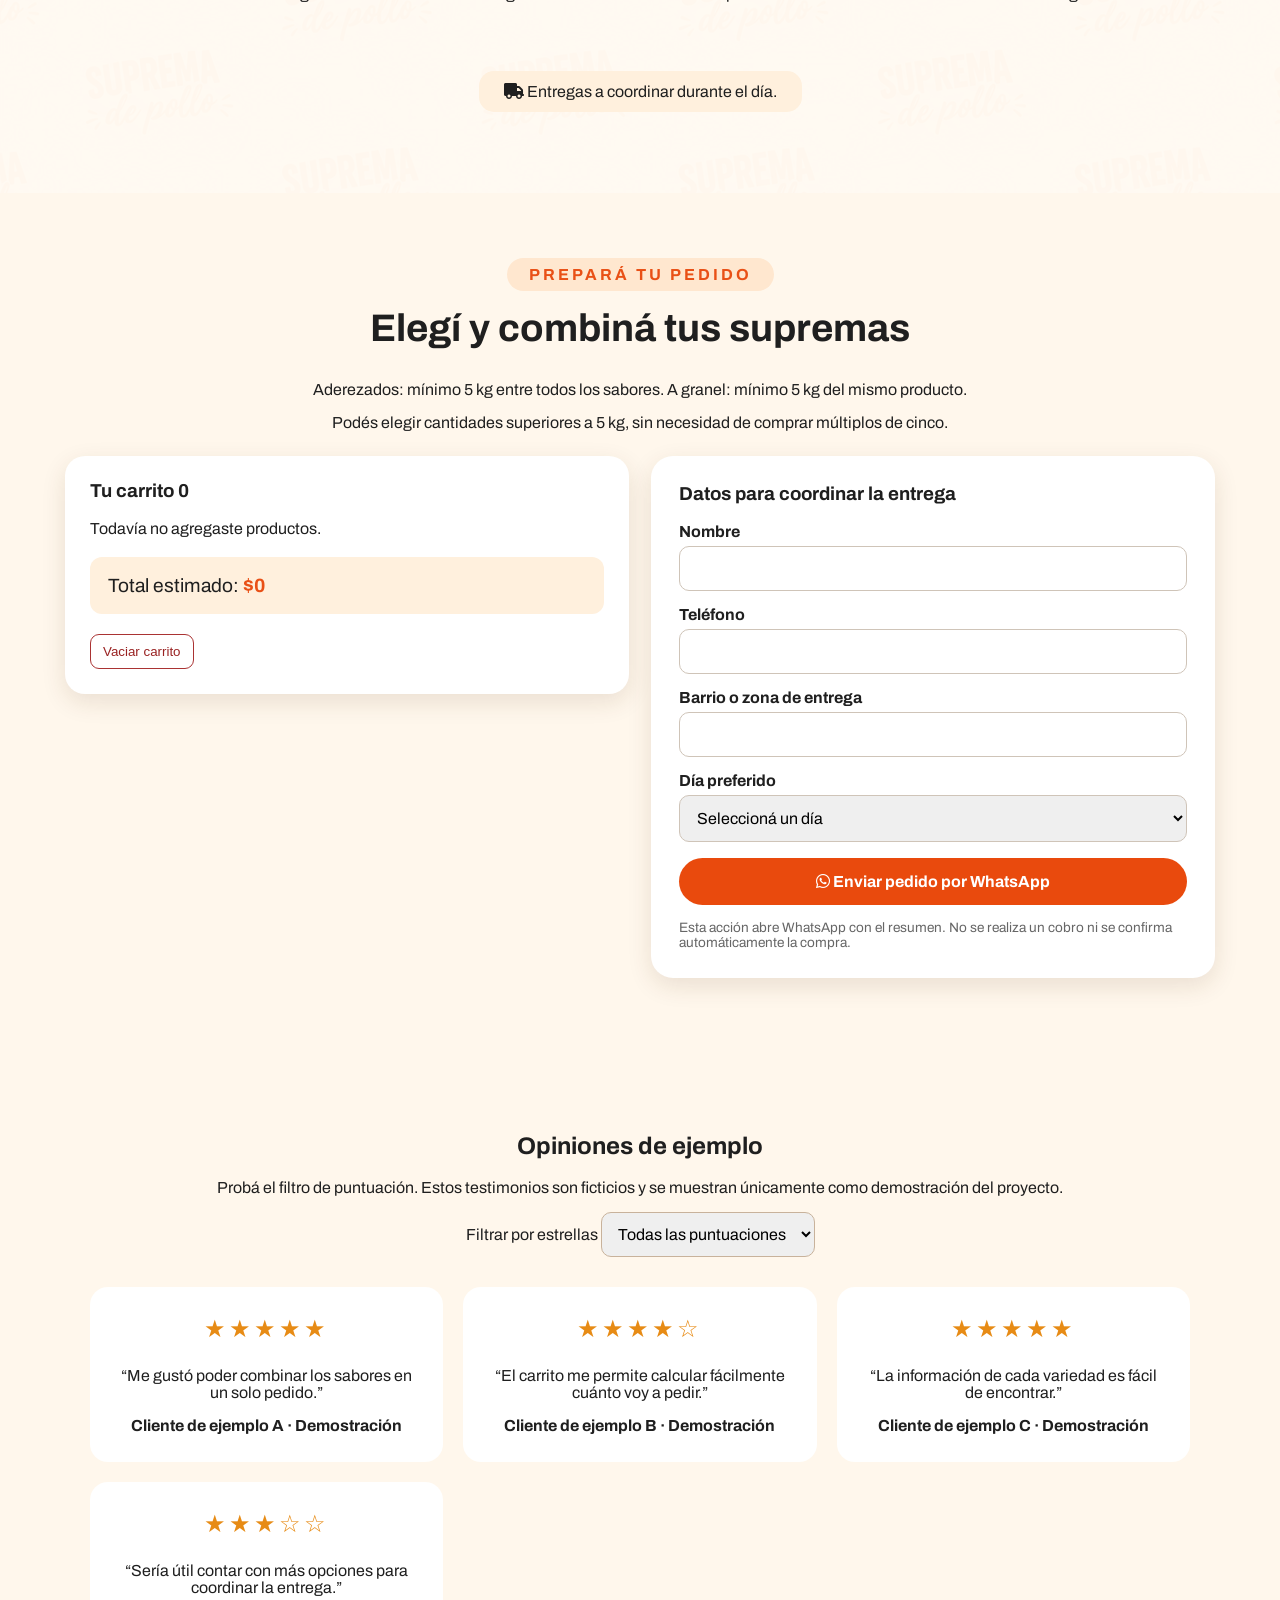
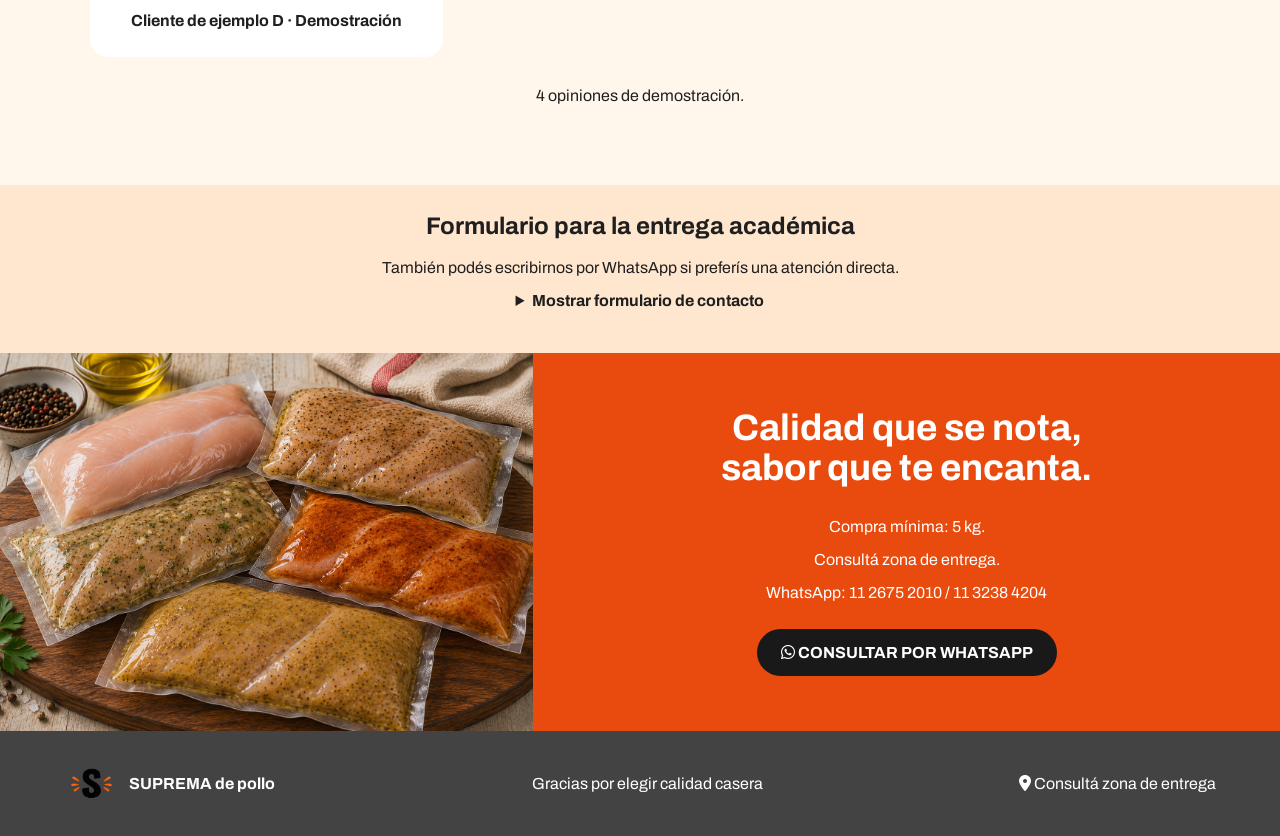
==== commit cd31f27a: "Actualizar texto de contacto para visitantes" ====
--- a/index.html
+++ b/index.html
@@ -171,7 +171,7 @@
 
         <section id="contacto-formulario" class="contacto-secundario">
             <h2>Formulario para la entrega académica</h2>
-            <p>Este formulario se habilitará cuando configuremos Formspree. Para consultas comerciales utilizá WhatsApp.</p>
+            <p>También podés escribirnos por WhatsApp si preferís una atención directa.</p>
             <details>
                 <summary>Mostrar formulario de contacto</summary>
                 <form id="formulario-contacto">
--- a/styles.css
+++ b/styles.css
@@ -524,3 +524,27 @@
 #contador-carrito { background:#e94a0d; color:white; border-radius:50%; padding:3px 8px; }
 :focus-visible { outline:3px solid #246ac5; outline-offset:3px; }
 @media(max-width:768px) { .compra-layout,.resenas-grid { grid-template-columns:1fr; } .catalogo-controles { flex-direction:column; } .producto { max-width:100%; } }
+
+/* Interacciones del catálogo */
+.producto { position:relative; }
+.producto button.agregado { background:#237a49; color:white; transform:scale(.98); }
+.producto button:not(.boton-favorito) { transition:background-color .18s ease, transform .18s ease; }
+.producto button:not(.boton-favorito):active { background:#a8370e; transform:scale(.96); }
+.producto .boton-favorito { position:absolute; top:20px; right:20px; margin:0; width:45px; height:45px; border-radius:50%; background:white; color:#d83c28; font-size:28px; box-shadow:0 3px 12px #0002; padding:0; }
+.producto .boton-favorito[aria-pressed="true"] { background:#ffe5e0; }
+#cambiar-tema { border:1px solid #b87850; background:transparent; border-radius:25px; padding:8px 12px; cursor:pointer; font:inherit; font-weight:700; }
+#filtro-resenas { padding:12px; border-radius:10px; border:1px solid #c8b29b; font:inherit; }
+.estrellas { color:#e78b15; font-size:24px; letter-spacing:3px; }
+.contacto-secundario { padding:28px 5% !important; }
+.contacto-secundario details { max-width:650px; margin:16px auto; }
+.contacto-secundario summary { cursor:pointer; font-weight:700; }
+.contacto-secundario form { padding-top:22px; }
+.modo-oscuro { background:#18191b; background-image:none; color:#f4eee5; }
+.modo-oscuro header,.modo-oscuro #inicio,.modo-oscuro #como-funciona,.modo-oscuro #hacer-pedido,.modo-oscuro #resenas,.modo-oscuro #contacto-formulario { background:#242528; color:#f4eee5; }
+.modo-oscuro .producto,.modo-oscuro .panel-compra,.modo-oscuro .resenas-grid article,.modo-oscuro .beneficios { background:#34363a; color:#f4eee5; border-color:#555; }
+.modo-oscuro .producto p,.modo-oscuro .beneficios span,.modo-oscuro .nota-pedido,.modo-oscuro #productos > p:not(.subtitulo-naranja) { color:#e3d9cd; }
+.modo-oscuro .h2-gris,.modo-oscuro .total-pedido,.modo-oscuro .aviso-entrega { background:#424046; color:#fff; }
+.modo-oscuro header nav a,.modo-oscuro .marca h1,.modo-oscuro #titulo_inicio,.modo-oscuro #cambiar-tema { color:#fff; }
+.modo-oscuro #formulario-pedido input,.modo-oscuro #formulario-pedido select,.modo-oscuro .catalogo-controles input,.modo-oscuro .catalogo-controles select,.modo-oscuro #formulario-contacto input,.modo-oscuro #formulario-contacto textarea,.modo-oscuro #filtro-resenas { background:#2d2f32; color:#fff; border-color:#777; }
+.modo-oscuro #carrito-reglas { color:#ffbb8e; }
+@media(prefers-reduced-motion:reduce) { .producto,.producto button { transition:none !important; } }
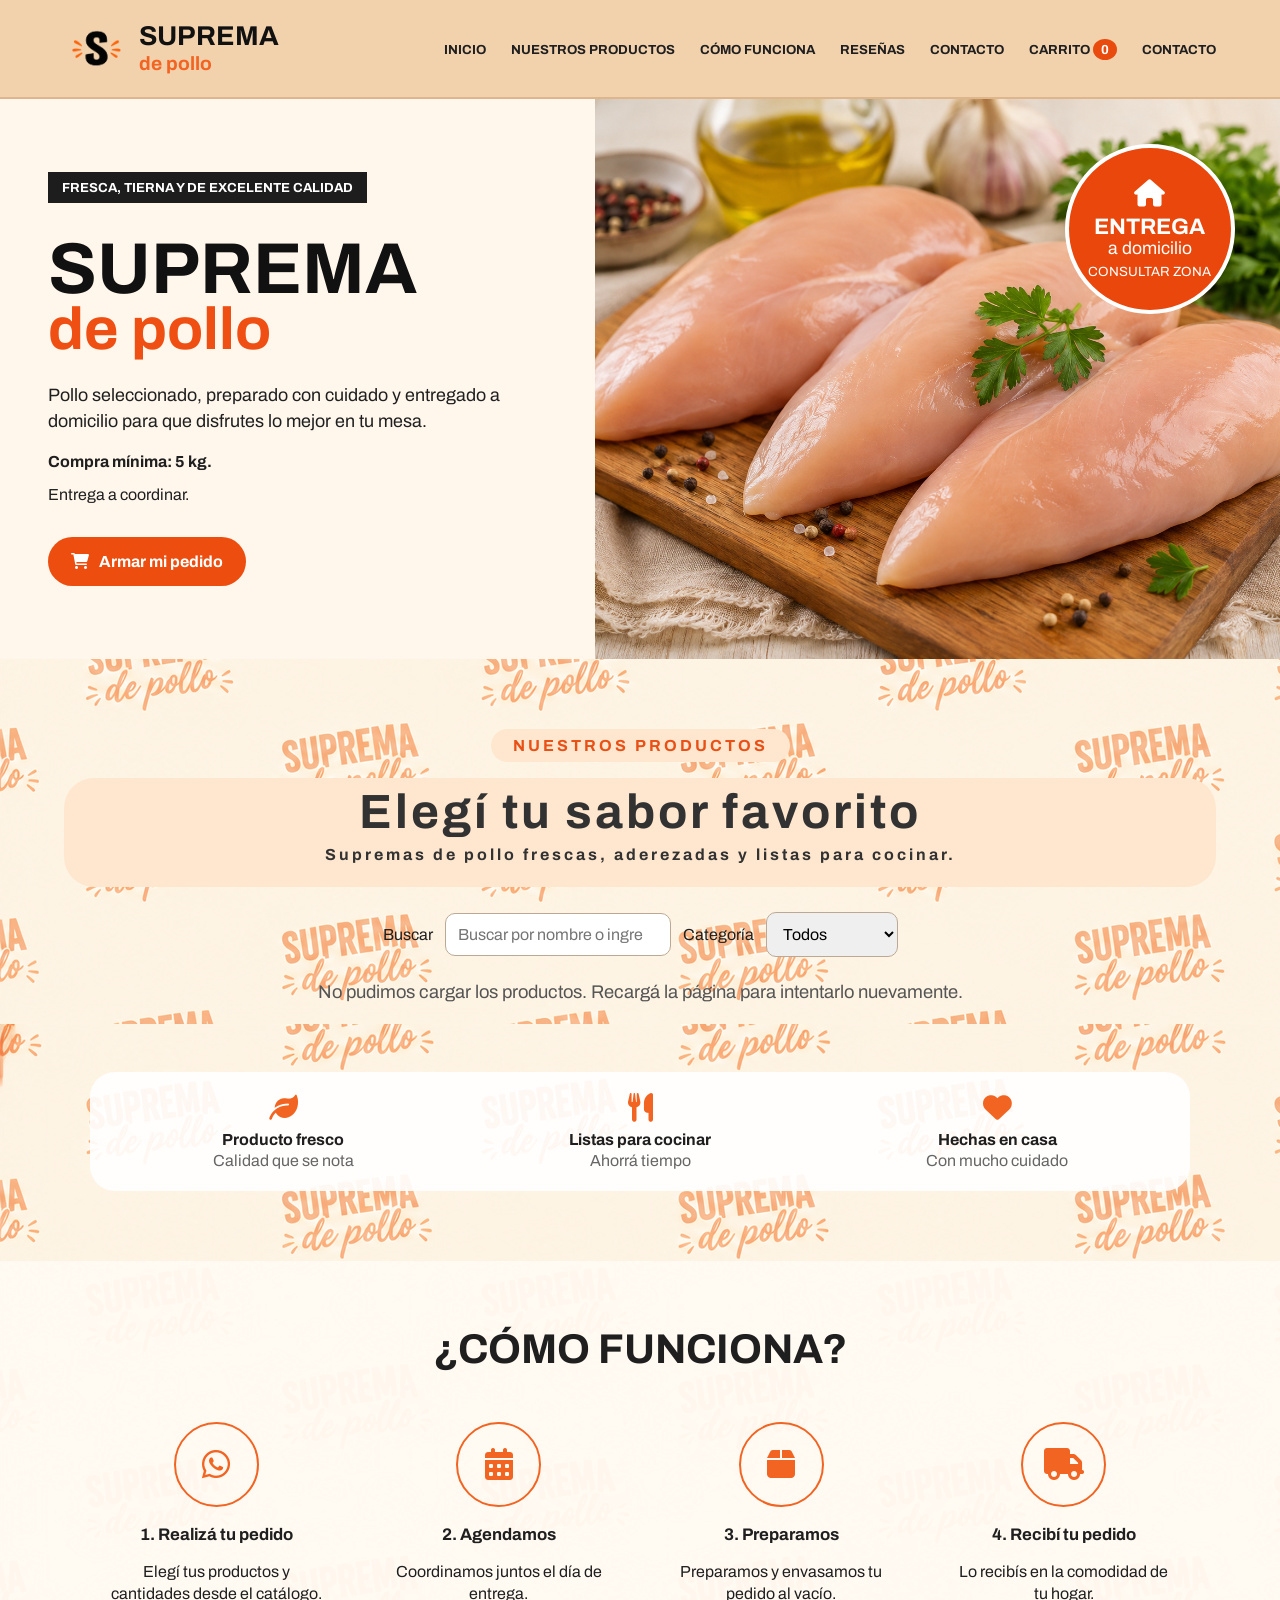
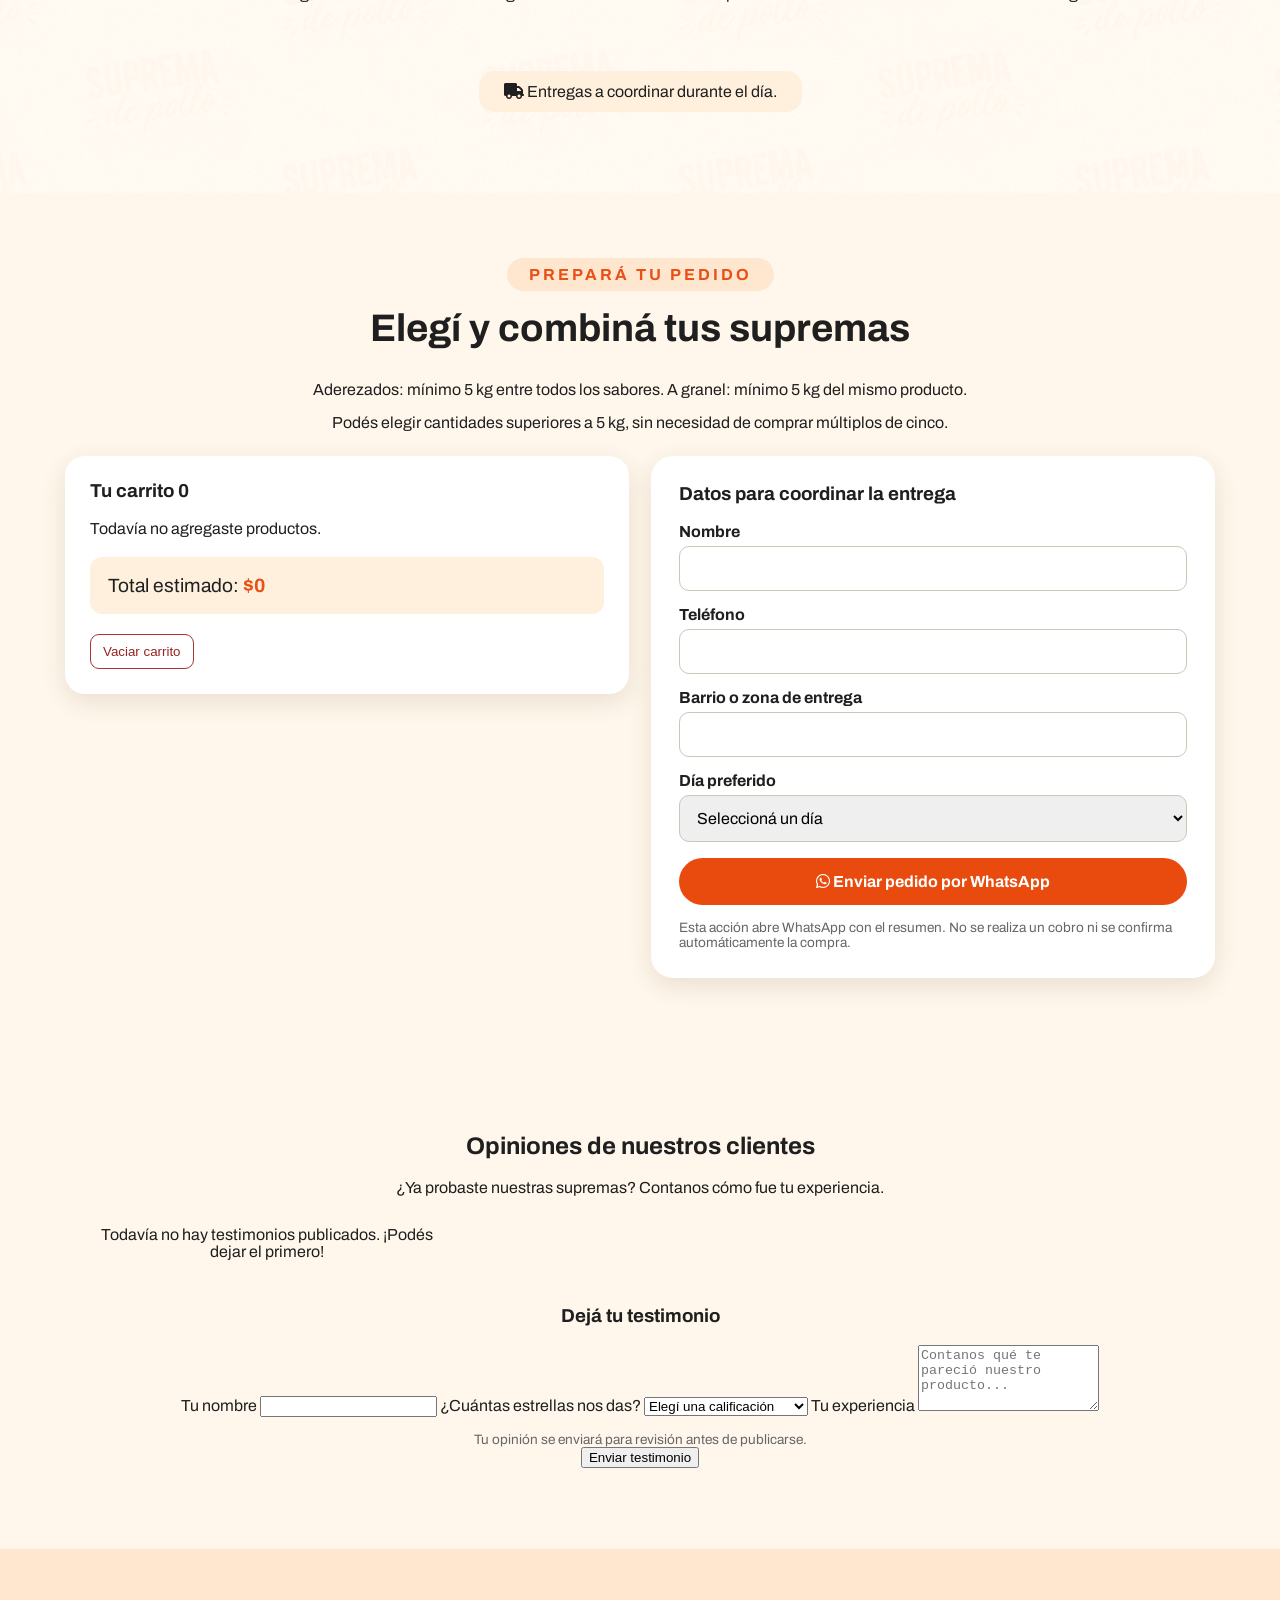
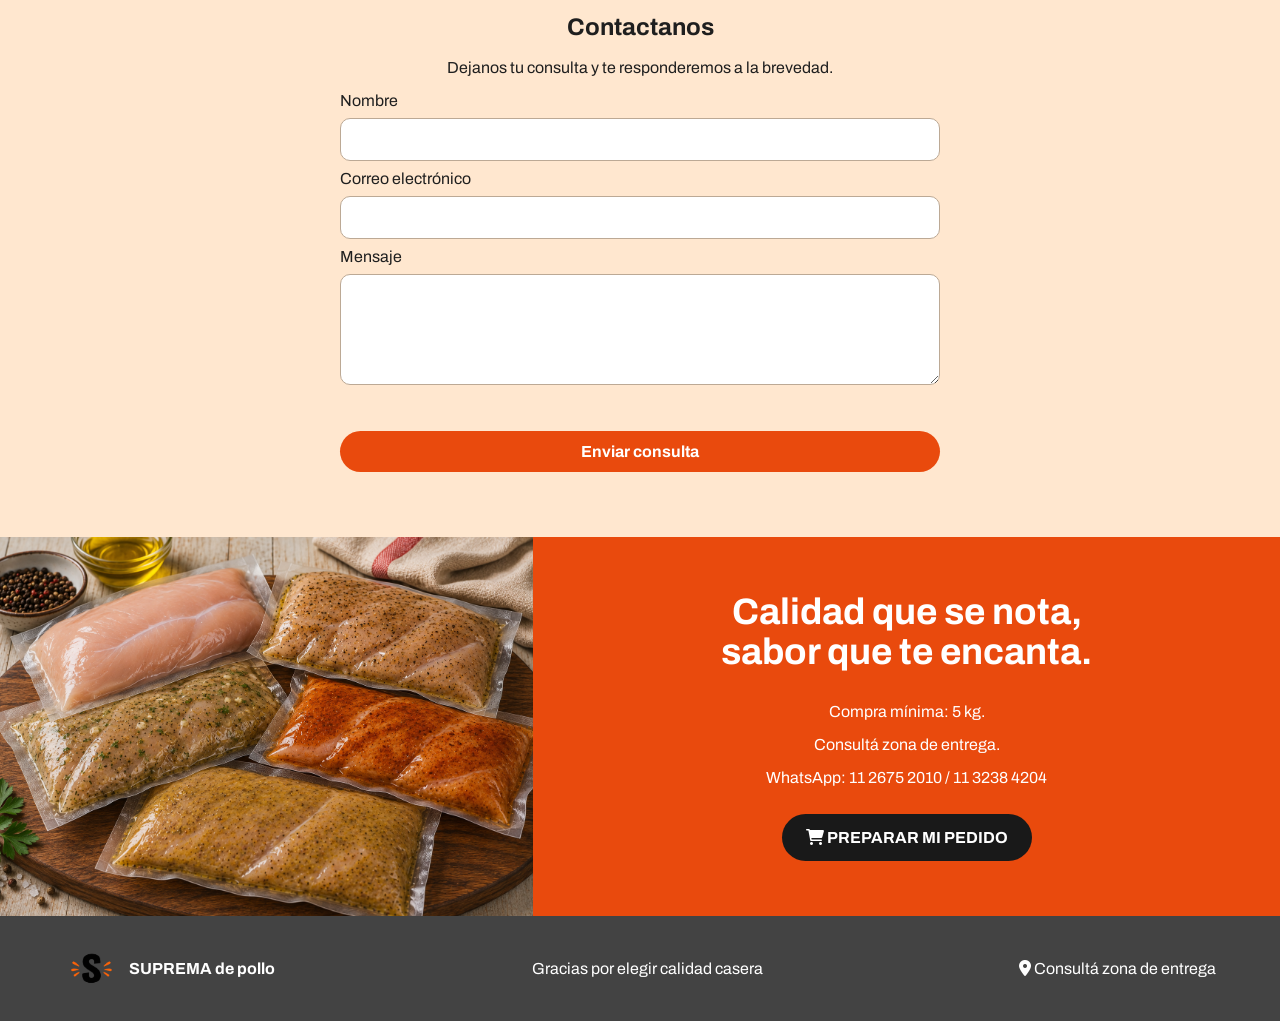
==== commit c66b85e0: "Agregar formulario de testimonios y actualizar recursos publicados" ====
--- a/index.html
+++ b/index.html
@@ -10,7 +10,7 @@
     <link rel="preconnect" href="https://fonts.googleapis.com">
     <link href="https://fonts.googleapis.com/css2?family=Archivo:wght@400;600;700;800&display=swap" rel="stylesheet">
     <link rel="stylesheet" href="https://cdnjs.cloudflare.com/ajax/libs/font-awesome/6.0.0-beta3/css/all.min.css">
-    <link rel="stylesheet" href="styles.css">
+    <link rel="stylesheet" href="styles.css?v=20261108-2">
     <link rel="icon" type="image/png" href="img/favicon.png">
 </head>
 
@@ -31,9 +31,9 @@
                 <li><a href="#productos">NUESTROS PRODUCTOS</a></li>
                 <li><a href="#como-funciona">CÓMO FUNCIONA</a></li>
                 <li><a href="#resenas">RESEÑAS</a></li>
+                <li><a href="#contacto-formulario">CONTACTO</a></li>
+                <li><a href="#carrito">CARRITO <span id="contador-carrito" aria-live="polite">0</span></a></li>
                 <li><a href="#contacto">CONTACTO</a></li>
-                <li><a href="#carrito">CARRITO <span id="contador-carrito" aria-live="polite">0</span></a></li>
-                <li><button id="cambiar-tema" type="button" aria-pressed="false">🌙 Modo oscuro</button></li>
             </ul>
         </nav>
     </header>
@@ -81,7 +81,7 @@
                 <label for="buscar-producto">Buscar</label>
                 <input id="buscar-producto" type="search" placeholder="Buscar por nombre o ingrediente">
                 <label for="filtro-tipo">Categoría</label>
-                <select id="filtro-tipo"><option value="todos">Todos</option><option value="granel">A granel</option><option value="aderezado">Aderezados</option><option value="favoritos">Mis favoritos ♥</option></select>
+                <select id="filtro-tipo"><option value="todos">Todos</option><option value="granel">A granel</option><option value="aderezado">Aderezados</option></select>
             </div>
             <p id="estado-catalogo" role="status" aria-live="polite">Cargando productos...</p>
             <div class="productos__contenedor" id="productos-contenedor"></div>
@@ -156,32 +156,45 @@
         </section>
 
         <section id="resenas">
-            <h2>Opiniones de ejemplo</h2>
-            <p>Probá el filtro de puntuación. Estos testimonios son ficticios y se muestran únicamente como demostración del proyecto.</p>
-            <label for="filtro-resenas">Filtrar por estrellas</label>
-            <select id="filtro-resenas">
-                <option value="todas">Todas las puntuaciones</option>
-                <option value="5">5 estrellas</option>
-                <option value="4">4 estrellas</option>
-                <option value="3">3 estrellas</option>
-            </select>
-            <div class="resenas-grid" id="resenas-contenedor"></div>
-            <p id="resenas-estado" role="status" aria-live="polite"></p>
-        </section>
-
-        <section id="contacto-formulario" class="contacto-secundario">
-            <h2>Formulario para la entrega académica</h2>
-            <p>También podés escribirnos por WhatsApp si preferís una atención directa.</p>
-            <details>
-                <summary>Mostrar formulario de contacto</summary>
-                <form id="formulario-contacto">
-                    <label for="contacto-nombre">Nombre</label><input id="contacto-nombre" name="name" type="text" required>
-                    <label for="contacto-email">Correo electrónico</label><input id="contacto-email" name="email" type="email" required>
-                    <label for="contacto-mensaje">Mensaje</label><textarea id="contacto-mensaje" name="message" rows="5" required></textarea>
-                    <p id="contacto-aviso" role="status" aria-live="polite"></p>
-                    <button type="submit">Enviar consulta</button>
+            <h2>Opiniones de nuestros clientes</h2>
+            <p>¿Ya probaste nuestras supremas? Contanos cómo fue tu experiencia.</p>
+            <div id="resenas-contenedor" class="resenas-grid" aria-live="polite">
+                <p id="resenas-vacias">Todavía no hay testimonios publicados. ¡Podés dejar el primero!</p>
+            </div>
+            <div class="panel-testimonio">
+                <h3>Dejá tu testimonio</h3>
+                <form id="formulario-testimonio">
+                    <label for="testimonio-nombre">Tu nombre</label>
+                    <input id="testimonio-nombre" name="nombre" type="text" maxlength="80" autocomplete="name" required>
+                    <label for="testimonio-estrellas">¿Cuántas estrellas nos das?</label>
+                    <select id="testimonio-estrellas" name="estrellas" required>
+                        <option value="">Elegí una calificación</option>
+                        <option value="5">★★★★★ — 5 estrellas</option>
+                        <option value="4">★★★★☆ — 4 estrellas</option>
+                        <option value="3">★★★☆☆ — 3 estrellas</option>
+                        <option value="2">★★☆☆☆ — 2 estrellas</option>
+                        <option value="1">★☆☆☆☆ — 1 estrella</option>
+                    </select>
+                    <label for="testimonio-descripcion">Tu experiencia</label>
+                    <textarea id="testimonio-descripcion" name="descripcion" rows="4" minlength="10" maxlength="800" required placeholder="Contanos qué te pareció nuestro producto..."></textarea>
+                    <input type="hidden" name="tipo" value="Nuevo testimonio para revisión">
+                    <p class="nota-pedido">Tu opinión se enviará para revisión antes de publicarse.</p>
+                    <button type="submit" id="enviar-testimonio">Enviar testimonio</button>
+                    <p id="testimonio-aviso" role="status" aria-live="polite"></p>
                 </form>
-            </details>
+            </div>
+        </section>
+
+        <section id="contacto-formulario">
+            <h2>Contactanos</h2>
+            <p>Dejanos tu consulta y te responderemos a la brevedad.</p>
+            <form id="formulario-contacto">
+                <label for="contacto-nombre">Nombre</label><input id="contacto-nombre" name="name" type="text" required>
+                <label for="contacto-email">Correo electrónico</label><input id="contacto-email" name="email" type="email" required>
+                <label for="contacto-mensaje">Mensaje</label><textarea id="contacto-mensaje" name="message" rows="5" required></textarea>
+                <p id="contacto-aviso" role="status" aria-live="polite"></p>
+                <button type="submit">Enviar consulta</button>
+            </form>
         </section>
 
         <section class="llamada" id="contacto">
@@ -192,7 +205,7 @@
                 <h2>Calidad que se nota,<br> sabor que te encanta.</h2>
                 <p>Compra mínima: 5 kg.</p>
                 <p>Consultá zona de entrega.</p><p>WhatsApp: 11 2675 2010 / 11 3238 4204</p>
-                <a href="https://wa.me/541126752010?text=Hola%2C%20quiero%20hacer%20una%20consulta%20sobre%20las%20supremas%20de%20pollo" target="_blank" rel="noopener noreferrer"> <i class="fab fa-whatsapp"></i> CONSULTAR POR WHATSAPP
+                <a href="#hacer-pedido"> <i class="fas fa-shopping-cart"></i> PREPARAR MI PEDIDO
                 </a>
             </div>
         </section>
@@ -208,6 +221,6 @@
         <p><i class="fas fa-location-dot"></i> Consultá zona de entrega</p>
     </footer>
 
-    <script src="script.js" defer></script>
+    <script src="script.js?v=20261108-2" defer></script>
 </body>
 </html>
--- a/styles.css
+++ b/styles.css
@@ -524,27 +524,4 @@
 #contador-carrito { background:#e94a0d; color:white; border-radius:50%; padding:3px 8px; }
 :focus-visible { outline:3px solid #246ac5; outline-offset:3px; }
 @media(max-width:768px) { .compra-layout,.resenas-grid { grid-template-columns:1fr; } .catalogo-controles { flex-direction:column; } .producto { max-width:100%; } }
-
-/* Interacciones del catálogo */
-.producto { position:relative; }
-.producto button.agregado { background:#237a49; color:white; transform:scale(.98); }
-.producto button:not(.boton-favorito) { transition:background-color .18s ease, transform .18s ease; }
-.producto button:not(.boton-favorito):active { background:#a8370e; transform:scale(.96); }
-.producto .boton-favorito { position:absolute; top:20px; right:20px; margin:0; width:45px; height:45px; border-radius:50%; background:white; color:#d83c28; font-size:28px; box-shadow:0 3px 12px #0002; padding:0; }
-.producto .boton-favorito[aria-pressed="true"] { background:#ffe5e0; }
-#cambiar-tema { border:1px solid #b87850; background:transparent; border-radius:25px; padding:8px 12px; cursor:pointer; font:inherit; font-weight:700; }
-#filtro-resenas { padding:12px; border-radius:10px; border:1px solid #c8b29b; font:inherit; }
-.estrellas { color:#e78b15; font-size:24px; letter-spacing:3px; }
-.contacto-secundario { padding:28px 5% !important; }
-.contacto-secundario details { max-width:650px; margin:16px auto; }
-.contacto-secundario summary { cursor:pointer; font-weight:700; }
-.contacto-secundario form { padding-top:22px; }
-.modo-oscuro { background:#18191b; background-image:none; color:#f4eee5; }
-.modo-oscuro header,.modo-oscuro #inicio,.modo-oscuro #como-funciona,.modo-oscuro #hacer-pedido,.modo-oscuro #resenas,.modo-oscuro #contacto-formulario { background:#242528; color:#f4eee5; }
-.modo-oscuro .producto,.modo-oscuro .panel-compra,.modo-oscuro .resenas-grid article,.modo-oscuro .beneficios { background:#34363a; color:#f4eee5; border-color:#555; }
-.modo-oscuro .producto p,.modo-oscuro .beneficios span,.modo-oscuro .nota-pedido,.modo-oscuro #productos > p:not(.subtitulo-naranja) { color:#e3d9cd; }
-.modo-oscuro .h2-gris,.modo-oscuro .total-pedido,.modo-oscuro .aviso-entrega { background:#424046; color:#fff; }
-.modo-oscuro header nav a,.modo-oscuro .marca h1,.modo-oscuro #titulo_inicio,.modo-oscuro #cambiar-tema { color:#fff; }
-.modo-oscuro #formulario-pedido input,.modo-oscuro #formulario-pedido select,.modo-oscuro .catalogo-controles input,.modo-oscuro .catalogo-controles select,.modo-oscuro #formulario-contacto input,.modo-oscuro #formulario-contacto textarea,.modo-oscuro #filtro-resenas { background:#2d2f32; color:#fff; border-color:#777; }
-.modo-oscuro #carrito-reglas { color:#ffbb8e; }
-@media(prefers-reduced-motion:reduce) { .producto,.producto button { transition:none !important; } }
+\n/* Confirmación persistente al agregar productos al carrito */\n.producto .boton-agregar { transition: background-color .18s ease, color .18s ease, transform .18s ease; }\n.producto .boton-agregar.en-carrito { background:#287b49; color:#fff; }\n.producto .boton-agregar:active { transform:scale(.97); background:#175b34; }\n
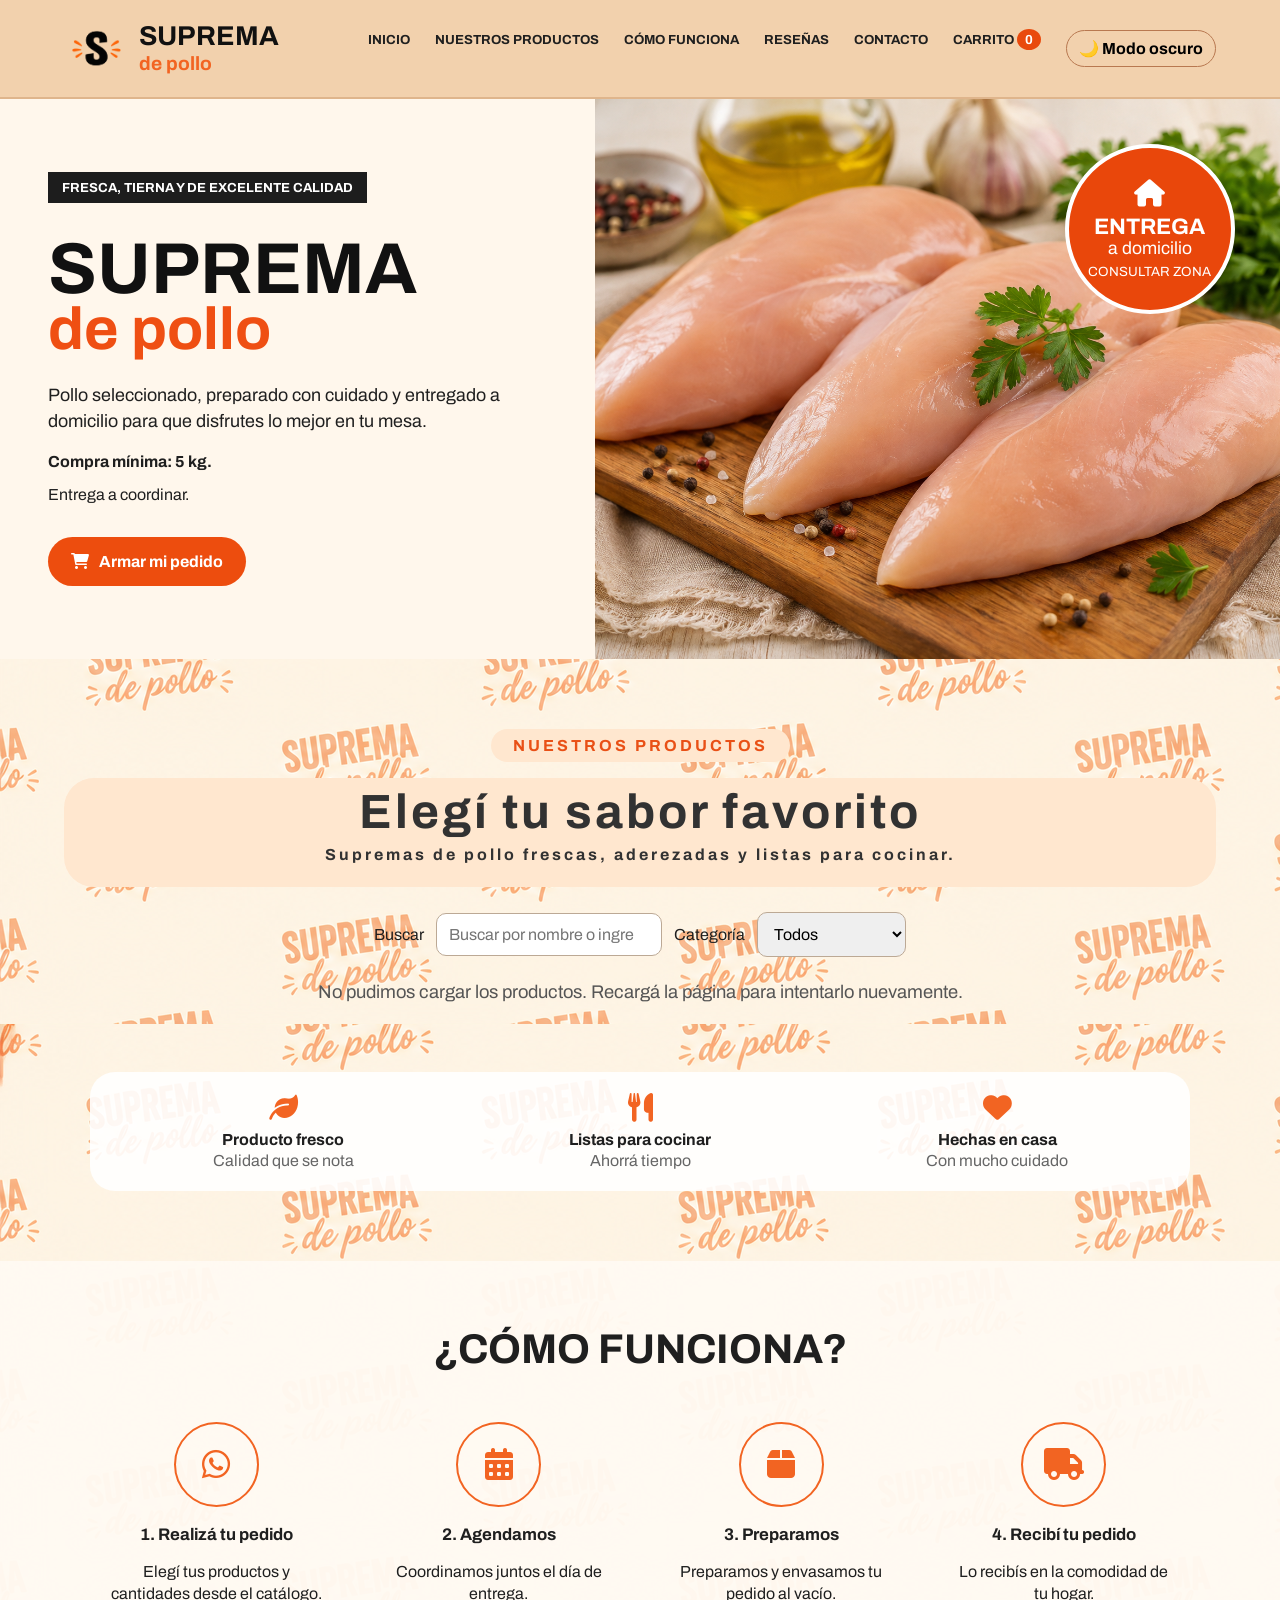
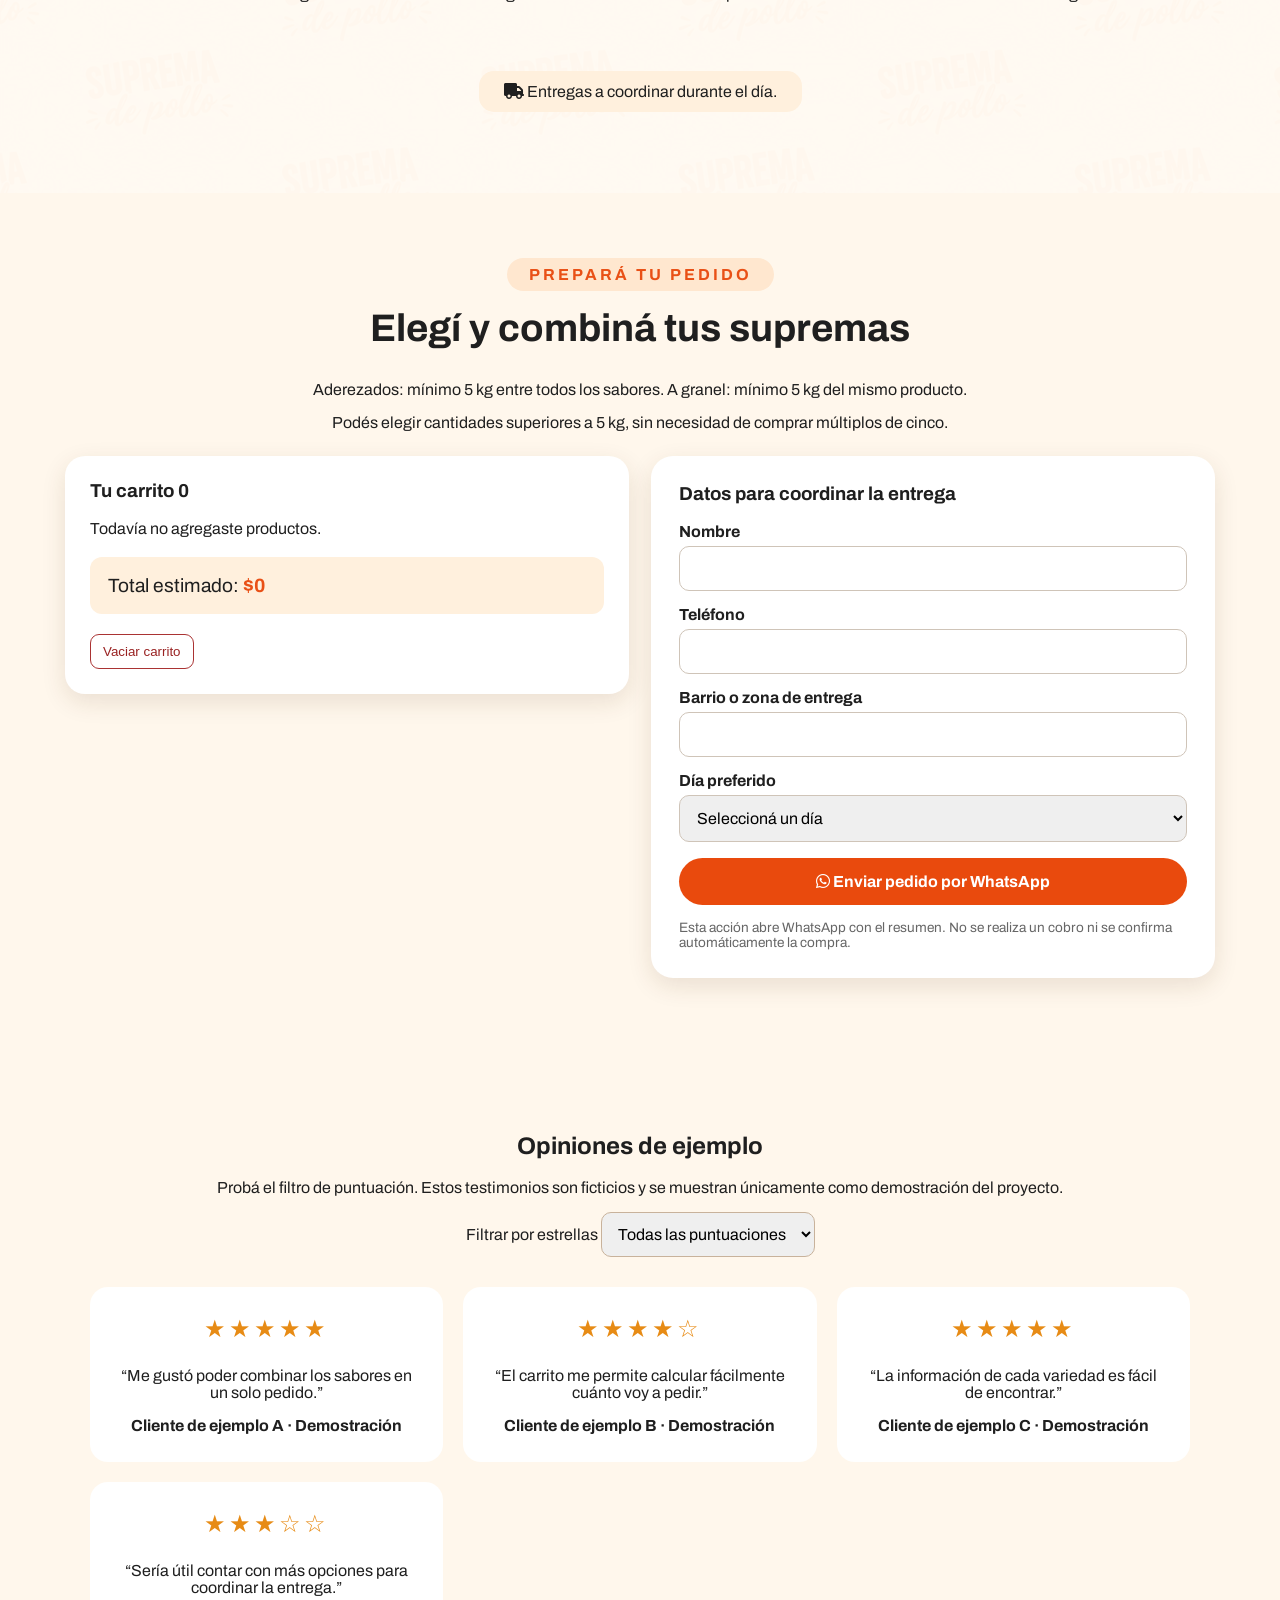
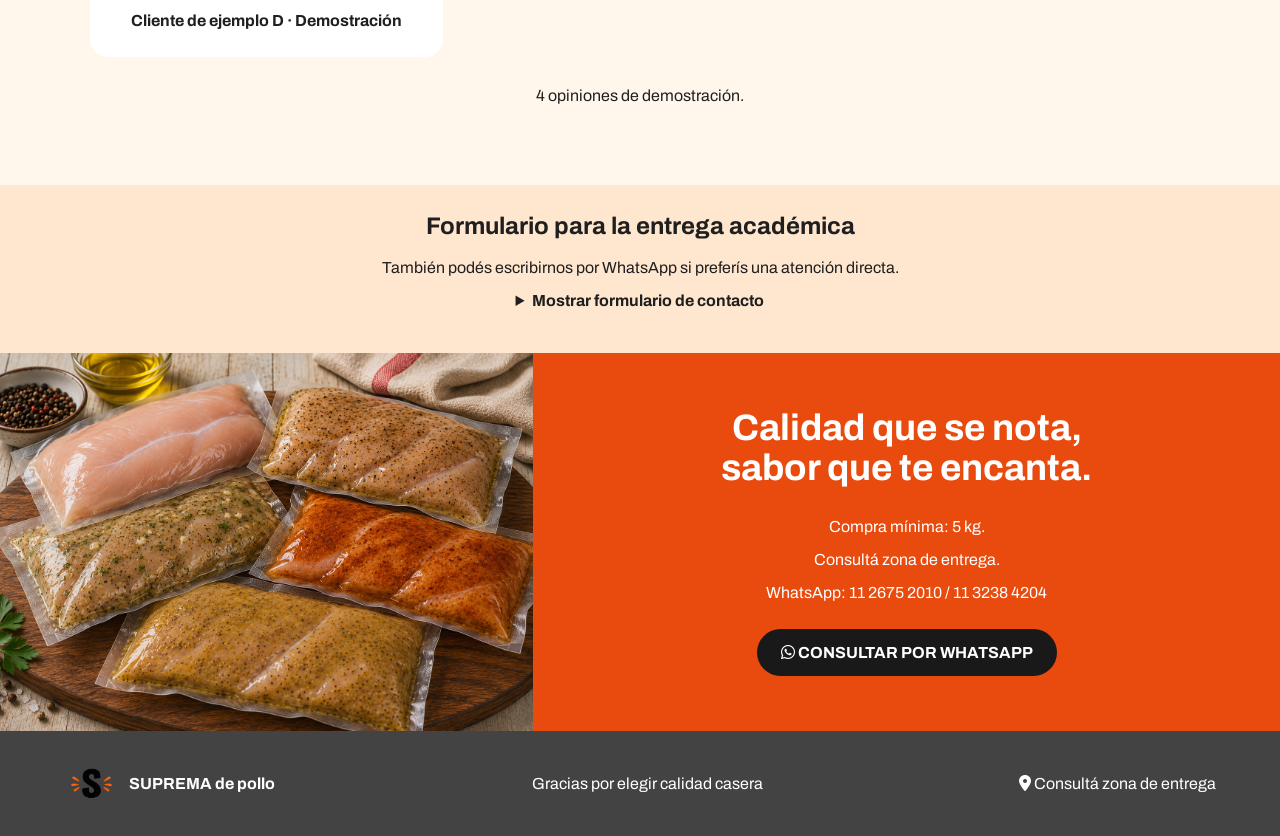
==== commit b248d3ef: "Merge c054926a0621c8d963405961cc12297af2751856 into fdfee51bb7e59882b03a06a7ddc286efc154c64a" ====
--- a/index.html
+++ b/index.html
@@ -10,7 +10,7 @@
     <link rel="preconnect" href="https://fonts.googleapis.com">
     <link href="https://fonts.googleapis.com/css2?family=Archivo:wght@400;600;700;800&display=swap" rel="stylesheet">
     <link rel="stylesheet" href="https://cdnjs.cloudflare.com/ajax/libs/font-awesome/6.0.0-beta3/css/all.min.css">
-    <link rel="stylesheet" href="styles.css?v=20261108-2">
+    <link rel="stylesheet" href="styles.css">
     <link rel="icon" type="image/png" href="img/favicon.png">
 </head>
 
@@ -31,9 +31,9 @@
                 <li><a href="#productos">NUESTROS PRODUCTOS</a></li>
                 <li><a href="#como-funciona">CÓMO FUNCIONA</a></li>
                 <li><a href="#resenas">RESEÑAS</a></li>
-                <li><a href="#contacto-formulario">CONTACTO</a></li>
+                <li><a href="#contacto">CONTACTO</a></li>
                 <li><a href="#carrito">CARRITO <span id="contador-carrito" aria-live="polite">0</span></a></li>
-                <li><a href="#contacto">CONTACTO</a></li>
+                <li><button id="cambiar-tema" type="button" aria-pressed="false">🌙 Modo oscuro</button></li>
             </ul>
         </nav>
     </header>
@@ -81,7 +81,7 @@
                 <label for="buscar-producto">Buscar</label>
                 <input id="buscar-producto" type="search" placeholder="Buscar por nombre o ingrediente">
                 <label for="filtro-tipo">Categoría</label>
-                <select id="filtro-tipo"><option value="todos">Todos</option><option value="granel">A granel</option><option value="aderezado">Aderezados</option></select>
+                <select id="filtro-tipo"><option value="todos">Todos</option><option value="granel">A granel</option><option value="aderezado">Aderezados</option><option value="favoritos">Mis favoritos ♥</option></select>
             </div>
             <p id="estado-catalogo" role="status" aria-live="polite">Cargando productos...</p>
             <div class="productos__contenedor" id="productos-contenedor"></div>
@@ -156,45 +156,32 @@
         </section>
 
         <section id="resenas">
-            <h2>Opiniones de nuestros clientes</h2>
-            <p>¿Ya probaste nuestras supremas? Contanos cómo fue tu experiencia.</p>
-            <div id="resenas-contenedor" class="resenas-grid" aria-live="polite">
-                <p id="resenas-vacias">Todavía no hay testimonios publicados. ¡Podés dejar el primero!</p>
-            </div>
-            <div class="panel-testimonio">
-                <h3>Dejá tu testimonio</h3>
-                <form id="formulario-testimonio">
-                    <label for="testimonio-nombre">Tu nombre</label>
-                    <input id="testimonio-nombre" name="nombre" type="text" maxlength="80" autocomplete="name" required>
-                    <label for="testimonio-estrellas">¿Cuántas estrellas nos das?</label>
-                    <select id="testimonio-estrellas" name="estrellas" required>
-                        <option value="">Elegí una calificación</option>
-                        <option value="5">★★★★★ — 5 estrellas</option>
-                        <option value="4">★★★★☆ — 4 estrellas</option>
-                        <option value="3">★★★☆☆ — 3 estrellas</option>
-                        <option value="2">★★☆☆☆ — 2 estrellas</option>
-                        <option value="1">★☆☆☆☆ — 1 estrella</option>
-                    </select>
-                    <label for="testimonio-descripcion">Tu experiencia</label>
-                    <textarea id="testimonio-descripcion" name="descripcion" rows="4" minlength="10" maxlength="800" required placeholder="Contanos qué te pareció nuestro producto..."></textarea>
-                    <input type="hidden" name="tipo" value="Nuevo testimonio para revisión">
-                    <p class="nota-pedido">Tu opinión se enviará para revisión antes de publicarse.</p>
-                    <button type="submit" id="enviar-testimonio">Enviar testimonio</button>
-                    <p id="testimonio-aviso" role="status" aria-live="polite"></p>
+            <h2>Opiniones de ejemplo</h2>
+            <p>Probá el filtro de puntuación. Estos testimonios son ficticios y se muestran únicamente como demostración del proyecto.</p>
+            <label for="filtro-resenas">Filtrar por estrellas</label>
+            <select id="filtro-resenas">
+                <option value="todas">Todas las puntuaciones</option>
+                <option value="5">5 estrellas</option>
+                <option value="4">4 estrellas</option>
+                <option value="3">3 estrellas</option>
+            </select>
+            <div class="resenas-grid" id="resenas-contenedor"></div>
+            <p id="resenas-estado" role="status" aria-live="polite"></p>
+        </section>
+
+        <section id="contacto-formulario" class="contacto-secundario">
+            <h2>Formulario para la entrega académica</h2>
+            <p>También podés escribirnos por WhatsApp si preferís una atención directa.</p>
+            <details>
+                <summary>Mostrar formulario de contacto</summary>
+                <form id="formulario-contacto">
+                    <label for="contacto-nombre">Nombre</label><input id="contacto-nombre" name="name" type="text" required>
+                    <label for="contacto-email">Correo electrónico</label><input id="contacto-email" name="email" type="email" required>
+                    <label for="contacto-mensaje">Mensaje</label><textarea id="contacto-mensaje" name="message" rows="5" required></textarea>
+                    <p id="contacto-aviso" role="status" aria-live="polite"></p>
+                    <button type="submit">Enviar consulta</button>
                 </form>
-            </div>
-        </section>
-
-        <section id="contacto-formulario">
-            <h2>Contactanos</h2>
-            <p>Dejanos tu consulta y te responderemos a la brevedad.</p>
-            <form id="formulario-contacto">
-                <label for="contacto-nombre">Nombre</label><input id="contacto-nombre" name="name" type="text" required>
-                <label for="contacto-email">Correo electrónico</label><input id="contacto-email" name="email" type="email" required>
-                <label for="contacto-mensaje">Mensaje</label><textarea id="contacto-mensaje" name="message" rows="5" required></textarea>
-                <p id="contacto-aviso" role="status" aria-live="polite"></p>
-                <button type="submit">Enviar consulta</button>
-            </form>
+            </details>
         </section>
 
         <section class="llamada" id="contacto">
@@ -205,7 +192,7 @@
                 <h2>Calidad que se nota,<br> sabor que te encanta.</h2>
                 <p>Compra mínima: 5 kg.</p>
                 <p>Consultá zona de entrega.</p><p>WhatsApp: 11 2675 2010 / 11 3238 4204</p>
-                <a href="#hacer-pedido"> <i class="fas fa-shopping-cart"></i> PREPARAR MI PEDIDO
+                <a href="https://wa.me/541126752010?text=Hola%2C%20quiero%20hacer%20una%20consulta%20sobre%20las%20supremas%20de%20pollo" target="_blank" rel="noopener noreferrer"> <i class="fab fa-whatsapp"></i> CONSULTAR POR WHATSAPP
                 </a>
             </div>
         </section>
@@ -221,6 +208,6 @@
         <p><i class="fas fa-location-dot"></i> Consultá zona de entrega</p>
     </footer>
 
-    <script src="script.js?v=20261108-2" defer></script>
+    <script src="script.js" defer></script>
 </body>
 </html>
--- a/styles.css
+++ b/styles.css
@@ -524,4 +524,27 @@
 #contador-carrito { background:#e94a0d; color:white; border-radius:50%; padding:3px 8px; }
 :focus-visible { outline:3px solid #246ac5; outline-offset:3px; }
 @media(max-width:768px) { .compra-layout,.resenas-grid { grid-template-columns:1fr; } .catalogo-controles { flex-direction:column; } .producto { max-width:100%; } }
-\n/* Confirmación persistente al agregar productos al carrito */\n.producto .boton-agregar { transition: background-color .18s ease, color .18s ease, transform .18s ease; }\n.producto .boton-agregar.en-carrito { background:#287b49; color:#fff; }\n.producto .boton-agregar:active { transform:scale(.97); background:#175b34; }\n+
+/* Interacciones del catálogo */
+.producto { position:relative; }
+.producto button.agregado { background:#237a49; color:white; transform:scale(.98); }
+.producto button:not(.boton-favorito) { transition:background-color .18s ease, transform .18s ease; }
+.producto button:not(.boton-favorito):active { background:#a8370e; transform:scale(.96); }
+.producto .boton-favorito { position:absolute; top:20px; right:20px; margin:0; width:45px; height:45px; border-radius:50%; background:white; color:#d83c28; font-size:28px; box-shadow:0 3px 12px #0002; padding:0; }
+.producto .boton-favorito[aria-pressed="true"] { background:#ffe5e0; }
+#cambiar-tema { border:1px solid #b87850; background:transparent; border-radius:25px; padding:8px 12px; cursor:pointer; font:inherit; font-weight:700; }
+#filtro-resenas { padding:12px; border-radius:10px; border:1px solid #c8b29b; font:inherit; }
+.estrellas { color:#e78b15; font-size:24px; letter-spacing:3px; }
+.contacto-secundario { padding:28px 5% !important; }
+.contacto-secundario details { max-width:650px; margin:16px auto; }
+.contacto-secundario summary { cursor:pointer; font-weight:700; }
+.contacto-secundario form { padding-top:22px; }
+.modo-oscuro { background:#18191b; background-image:none; color:#f4eee5; }
+.modo-oscuro header,.modo-oscuro #inicio,.modo-oscuro #como-funciona,.modo-oscuro #hacer-pedido,.modo-oscuro #resenas,.modo-oscuro #contacto-formulario { background:#242528; color:#f4eee5; }
+.modo-oscuro .producto,.modo-oscuro .panel-compra,.modo-oscuro .resenas-grid article,.modo-oscuro .beneficios { background:#34363a; color:#f4eee5; border-color:#555; }
+.modo-oscuro .producto p,.modo-oscuro .beneficios span,.modo-oscuro .nota-pedido,.modo-oscuro #productos > p:not(.subtitulo-naranja) { color:#e3d9cd; }
+.modo-oscuro .h2-gris,.modo-oscuro .total-pedido,.modo-oscuro .aviso-entrega { background:#424046; color:#fff; }
+.modo-oscuro header nav a,.modo-oscuro .marca h1,.modo-oscuro #titulo_inicio,.modo-oscuro #cambiar-tema { color:#fff; }
+.modo-oscuro #formulario-pedido input,.modo-oscuro #formulario-pedido select,.modo-oscuro .catalogo-controles input,.modo-oscuro .catalogo-controles select,.modo-oscuro #formulario-contacto input,.modo-oscuro #formulario-contacto textarea,.modo-oscuro #filtro-resenas { background:#2d2f32; color:#fff; border-color:#777; }
+.modo-oscuro #carrito-reglas { color:#ffbb8e; }
+@media(prefers-reduced-motion:reduce) { .producto,.producto button { transition:none !important; } }
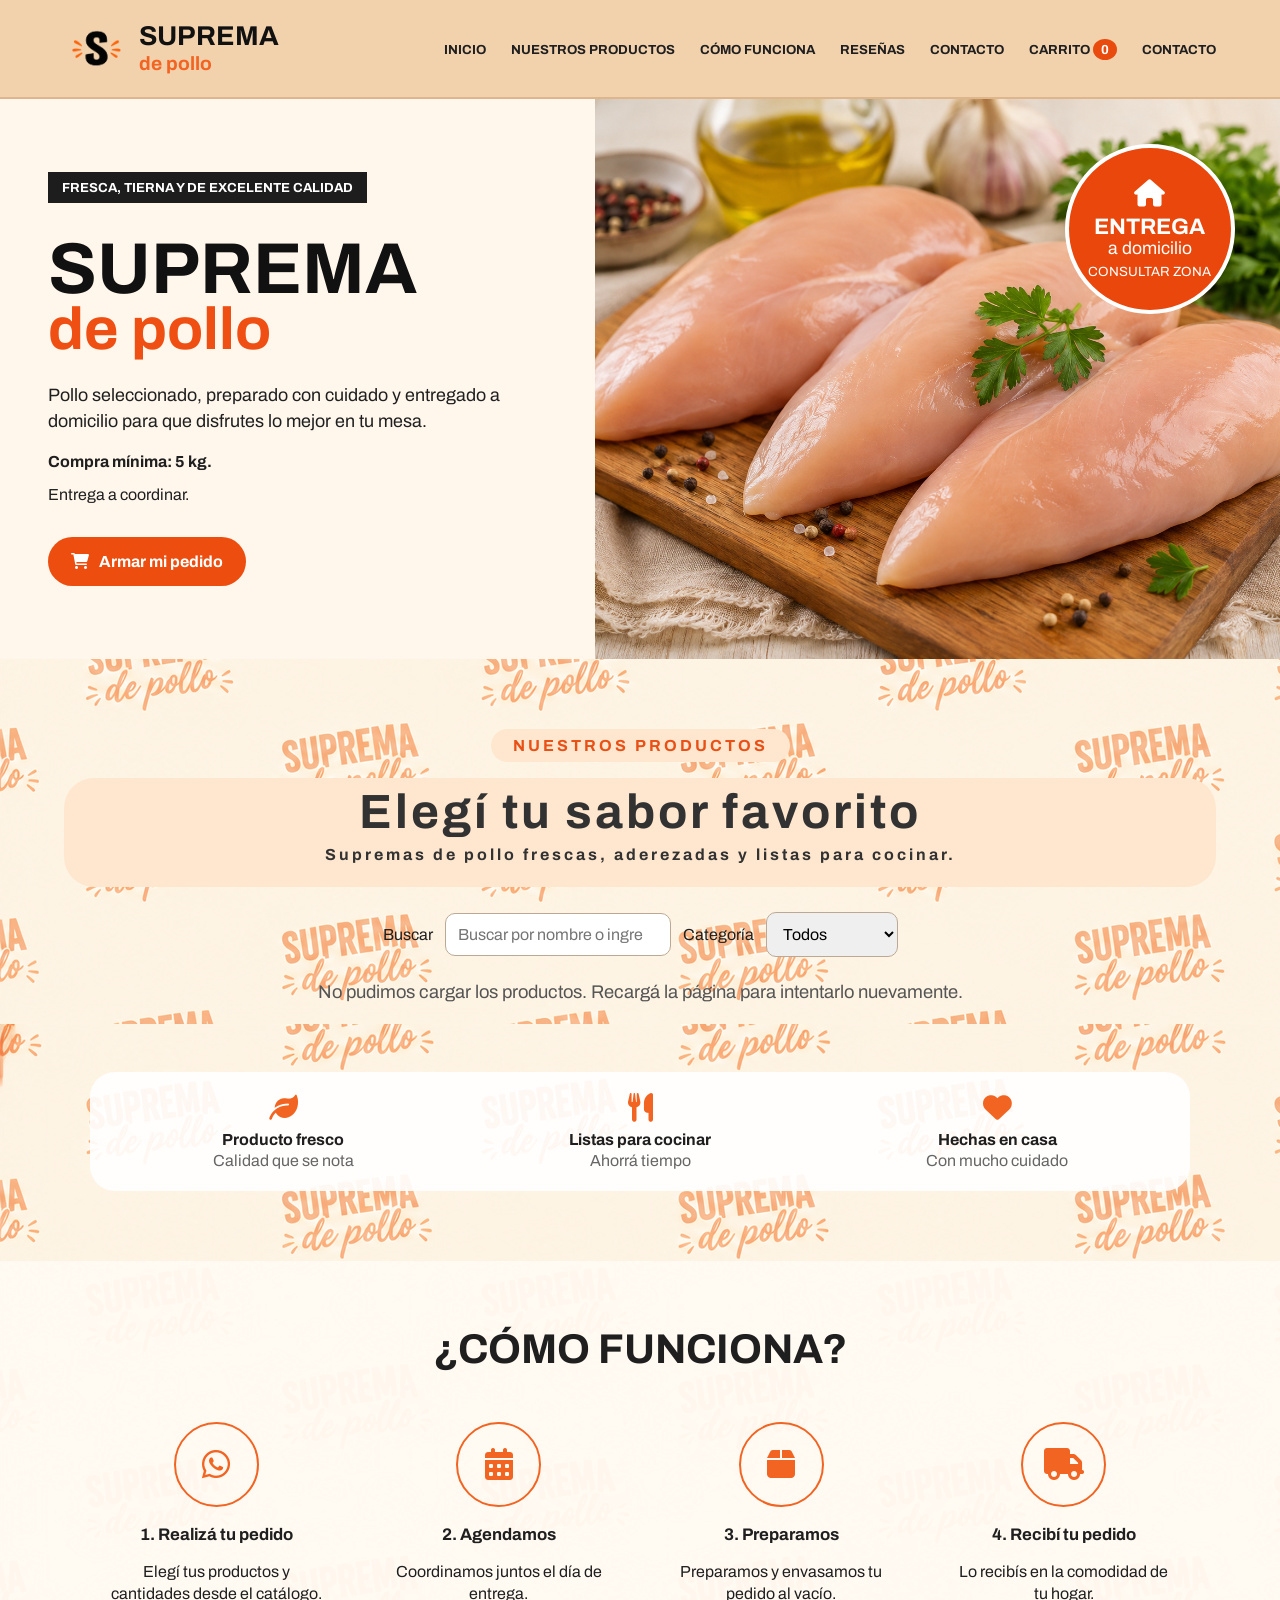
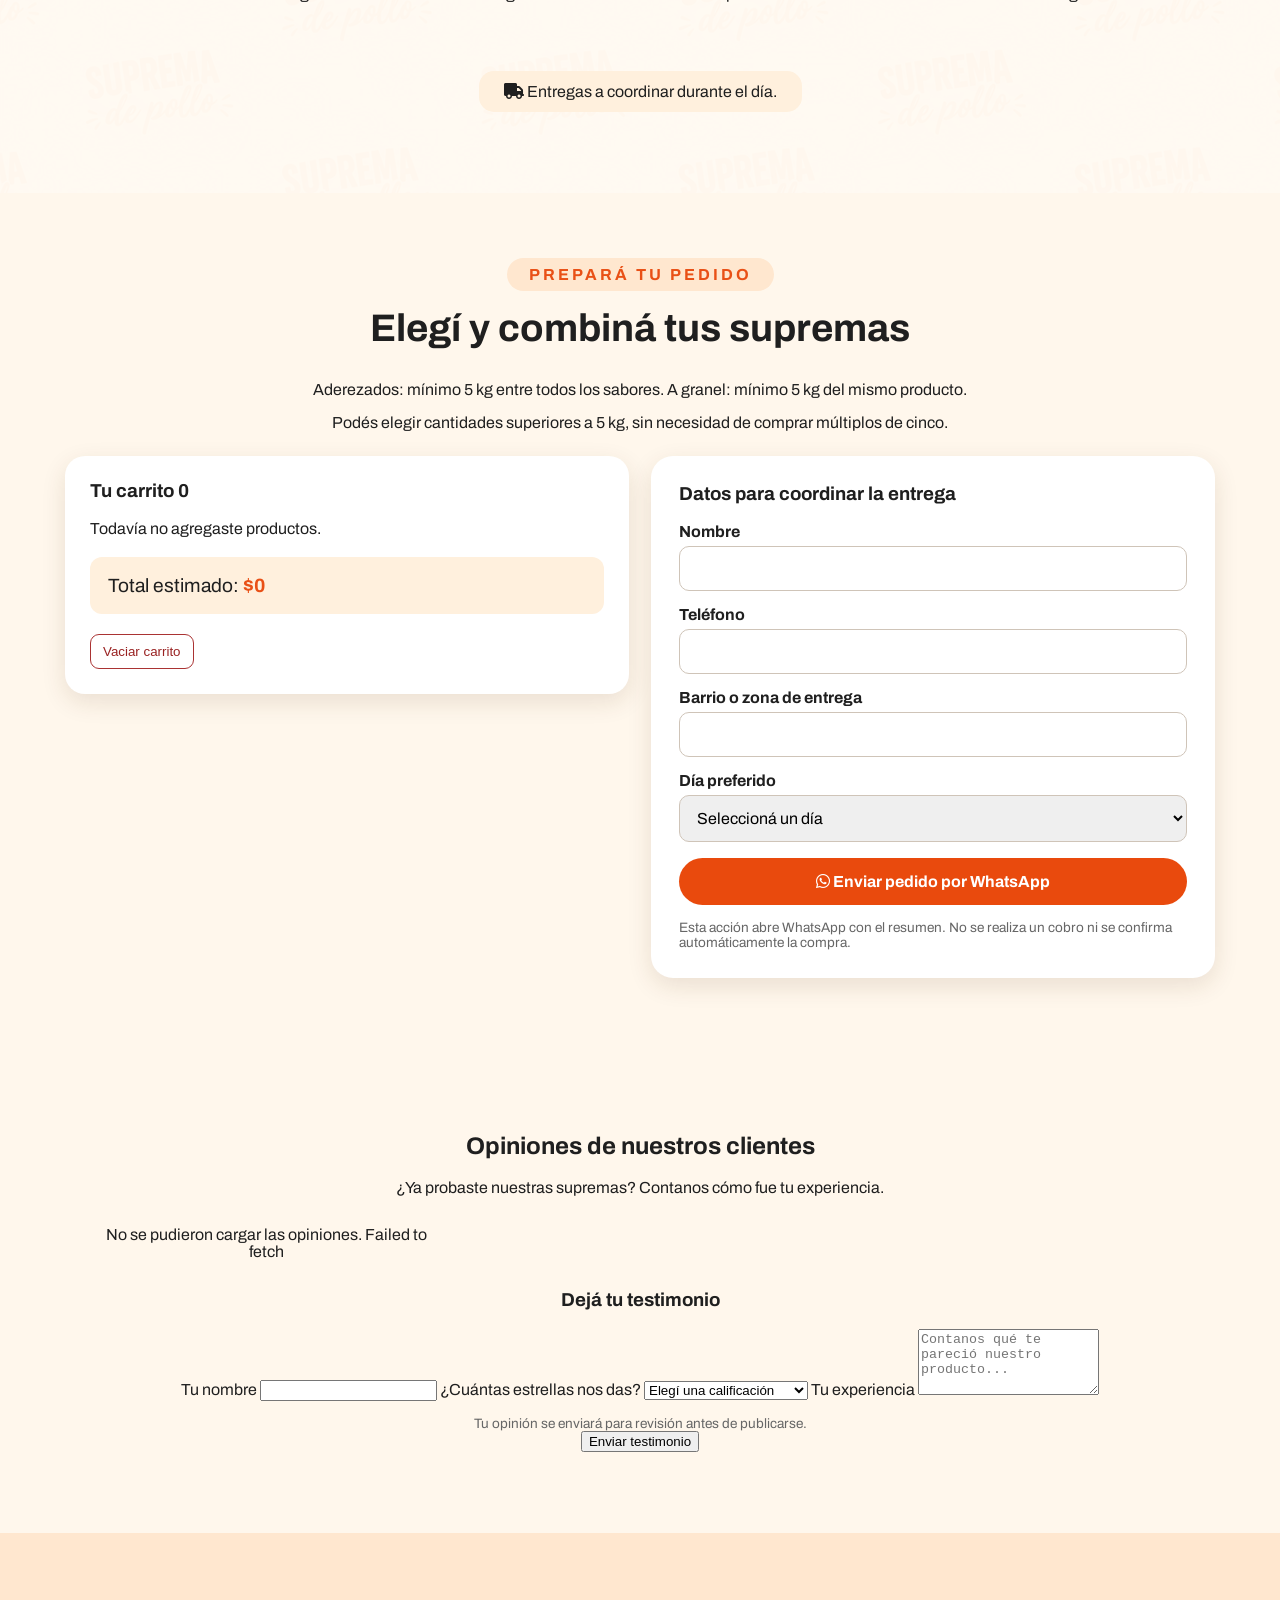
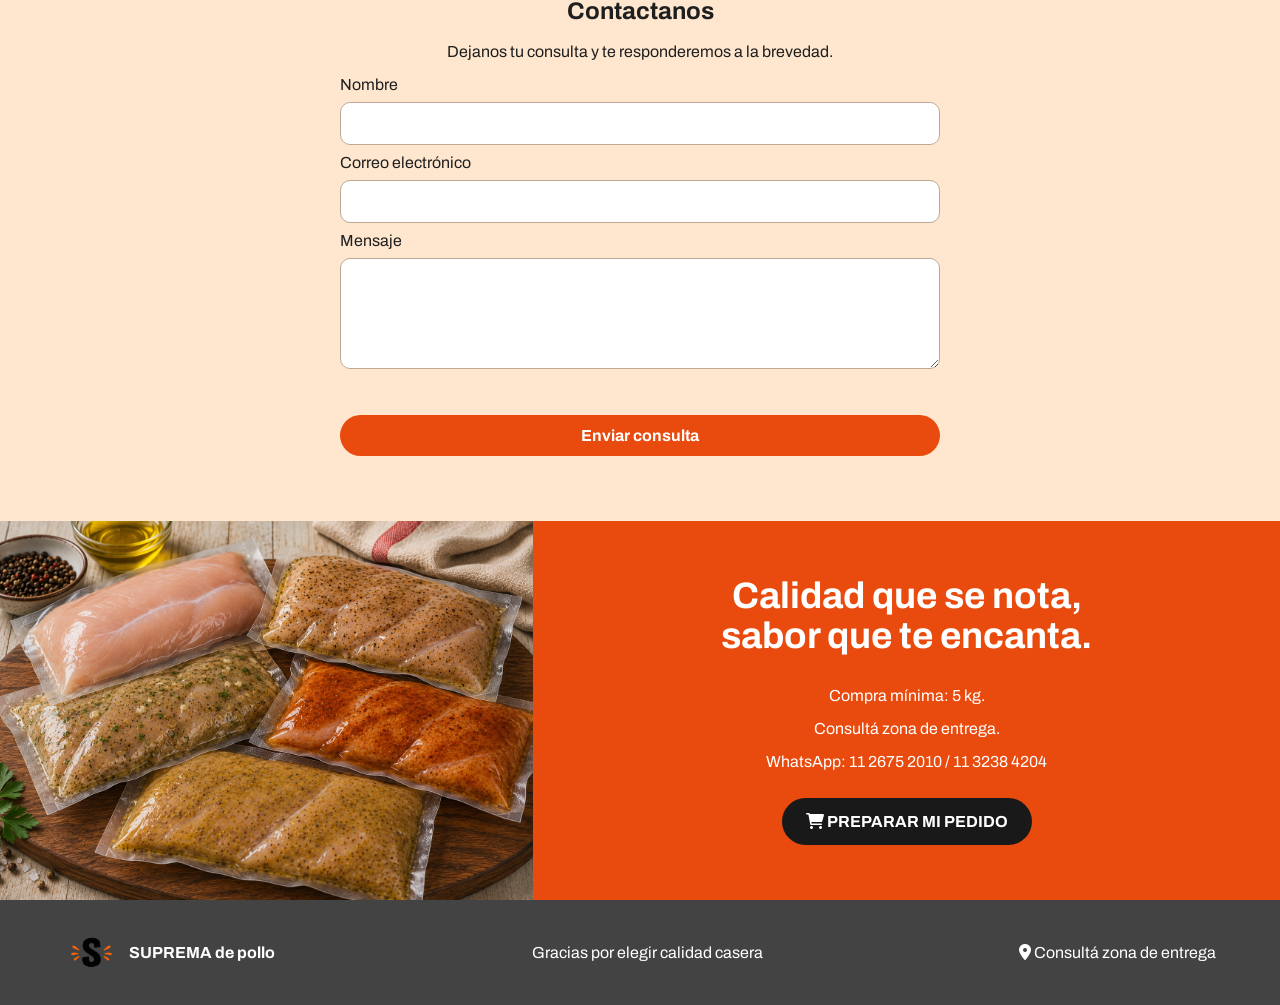
==== commit 8b6bd16f: "Cargar integración independiente de testimonios y renovar caché" ====
--- a/index.html
+++ b/index.html
@@ -10,7 +10,7 @@
     <link rel="preconnect" href="https://fonts.googleapis.com">
     <link href="https://fonts.googleapis.com/css2?family=Archivo:wght@400;600;700;800&display=swap" rel="stylesheet">
     <link rel="stylesheet" href="https://cdnjs.cloudflare.com/ajax/libs/font-awesome/6.0.0-beta3/css/all.min.css">
-    <link rel="stylesheet" href="styles.css">
+    <link rel="stylesheet" href="styles.css?v=20261108-3">
     <link rel="icon" type="image/png" href="img/favicon.png">
 </head>
 
@@ -31,9 +31,9 @@
                 <li><a href="#productos">NUESTROS PRODUCTOS</a></li>
                 <li><a href="#como-funciona">CÓMO FUNCIONA</a></li>
                 <li><a href="#resenas">RESEÑAS</a></li>
+                <li><a href="#contacto-formulario">CONTACTO</a></li>
+                <li><a href="#carrito">CARRITO <span id="contador-carrito" aria-live="polite">0</span></a></li>
                 <li><a href="#contacto">CONTACTO</a></li>
-                <li><a href="#carrito">CARRITO <span id="contador-carrito" aria-live="polite">0</span></a></li>
-                <li><button id="cambiar-tema" type="button" aria-pressed="false">🌙 Modo oscuro</button></li>
             </ul>
         </nav>
     </header>
@@ -81,7 +81,7 @@
                 <label for="buscar-producto">Buscar</label>
                 <input id="buscar-producto" type="search" placeholder="Buscar por nombre o ingrediente">
                 <label for="filtro-tipo">Categoría</label>
-                <select id="filtro-tipo"><option value="todos">Todos</option><option value="granel">A granel</option><option value="aderezado">Aderezados</option><option value="favoritos">Mis favoritos ♥</option></select>
+                <select id="filtro-tipo"><option value="todos">Todos</option><option value="granel">A granel</option><option value="aderezado">Aderezados</option></select>
             </div>
             <p id="estado-catalogo" role="status" aria-live="polite">Cargando productos...</p>
             <div class="productos__contenedor" id="productos-contenedor"></div>
@@ -156,32 +156,45 @@
         </section>
 
         <section id="resenas">
-            <h2>Opiniones de ejemplo</h2>
-            <p>Probá el filtro de puntuación. Estos testimonios son ficticios y se muestran únicamente como demostración del proyecto.</p>
-            <label for="filtro-resenas">Filtrar por estrellas</label>
-            <select id="filtro-resenas">
-                <option value="todas">Todas las puntuaciones</option>
-                <option value="5">5 estrellas</option>
-                <option value="4">4 estrellas</option>
-                <option value="3">3 estrellas</option>
-            </select>
-            <div class="resenas-grid" id="resenas-contenedor"></div>
-            <p id="resenas-estado" role="status" aria-live="polite"></p>
-        </section>
-
-        <section id="contacto-formulario" class="contacto-secundario">
-            <h2>Formulario para la entrega académica</h2>
-            <p>También podés escribirnos por WhatsApp si preferís una atención directa.</p>
-            <details>
-                <summary>Mostrar formulario de contacto</summary>
-                <form id="formulario-contacto">
-                    <label for="contacto-nombre">Nombre</label><input id="contacto-nombre" name="name" type="text" required>
-                    <label for="contacto-email">Correo electrónico</label><input id="contacto-email" name="email" type="email" required>
-                    <label for="contacto-mensaje">Mensaje</label><textarea id="contacto-mensaje" name="message" rows="5" required></textarea>
-                    <p id="contacto-aviso" role="status" aria-live="polite"></p>
-                    <button type="submit">Enviar consulta</button>
+            <h2>Opiniones de nuestros clientes</h2>
+            <p>¿Ya probaste nuestras supremas? Contanos cómo fue tu experiencia.</p>
+            <div id="resenas-contenedor" class="resenas-grid" aria-live="polite">
+                <p id="resenas-vacias">Todavía no hay testimonios publicados. ¡Podés dejar el primero!</p>
+            </div>
+            <div class="panel-testimonio">
+                <h3>Dejá tu testimonio</h3>
+                <form id="formulario-testimonio">
+                    <label for="testimonio-nombre">Tu nombre</label>
+                    <input id="testimonio-nombre" name="nombre" type="text" maxlength="80" autocomplete="name" required>
+                    <label for="testimonio-estrellas">¿Cuántas estrellas nos das?</label>
+                    <select id="testimonio-estrellas" name="estrellas" required>
+                        <option value="">Elegí una calificación</option>
+                        <option value="5">★★★★★ — 5 estrellas</option>
+                        <option value="4">★★★★☆ — 4 estrellas</option>
+                        <option value="3">★★★☆☆ — 3 estrellas</option>
+                        <option value="2">★★☆☆☆ — 2 estrellas</option>
+                        <option value="1">★☆☆☆☆ — 1 estrella</option>
+                    </select>
+                    <label for="testimonio-descripcion">Tu experiencia</label>
+                    <textarea id="testimonio-descripcion" name="descripcion" rows="4" minlength="10" maxlength="800" required placeholder="Contanos qué te pareció nuestro producto..."></textarea>
+                    <input type="hidden" name="tipo" value="Nuevo testimonio para revisión">
+                    <p class="nota-pedido">Tu opinión se enviará para revisión antes de publicarse.</p>
+                    <button type="submit" id="enviar-testimonio">Enviar testimonio</button>
+                    <p id="testimonio-aviso" role="status" aria-live="polite"></p>
                 </form>
-            </details>
+            </div>
+        </section>
+
+        <section id="contacto-formulario">
+            <h2>Contactanos</h2>
+            <p>Dejanos tu consulta y te responderemos a la brevedad.</p>
+            <form id="formulario-contacto">
+                <label for="contacto-nombre">Nombre</label><input id="contacto-nombre" name="name" type="text" required>
+                <label for="contacto-email">Correo electrónico</label><input id="contacto-email" name="email" type="email" required>
+                <label for="contacto-mensaje">Mensaje</label><textarea id="contacto-mensaje" name="message" rows="5" required></textarea>
+                <p id="contacto-aviso" role="status" aria-live="polite"></p>
+                <button type="submit">Enviar consulta</button>
+            </form>
         </section>
 
         <section class="llamada" id="contacto">
@@ -192,7 +205,7 @@
                 <h2>Calidad que se nota,<br> sabor que te encanta.</h2>
                 <p>Compra mínima: 5 kg.</p>
                 <p>Consultá zona de entrega.</p><p>WhatsApp: 11 2675 2010 / 11 3238 4204</p>
-                <a href="https://wa.me/541126752010?text=Hola%2C%20quiero%20hacer%20una%20consulta%20sobre%20las%20supremas%20de%20pollo" target="_blank" rel="noopener noreferrer"> <i class="fab fa-whatsapp"></i> CONSULTAR POR WHATSAPP
+                <a href="#hacer-pedido"> <i class="fas fa-shopping-cart"></i> PREPARAR MI PEDIDO
                 </a>
             </div>
         </section>
@@ -208,6 +221,7 @@
         <p><i class="fas fa-location-dot"></i> Consultá zona de entrega</p>
     </footer>
 
-    <script src="script.js" defer></script>
+    <script src="script.js?v=20261108-3" defer></script>
+    <script src="testimonios.js?v=20261108-3" defer></script>
 </body>
 </html>
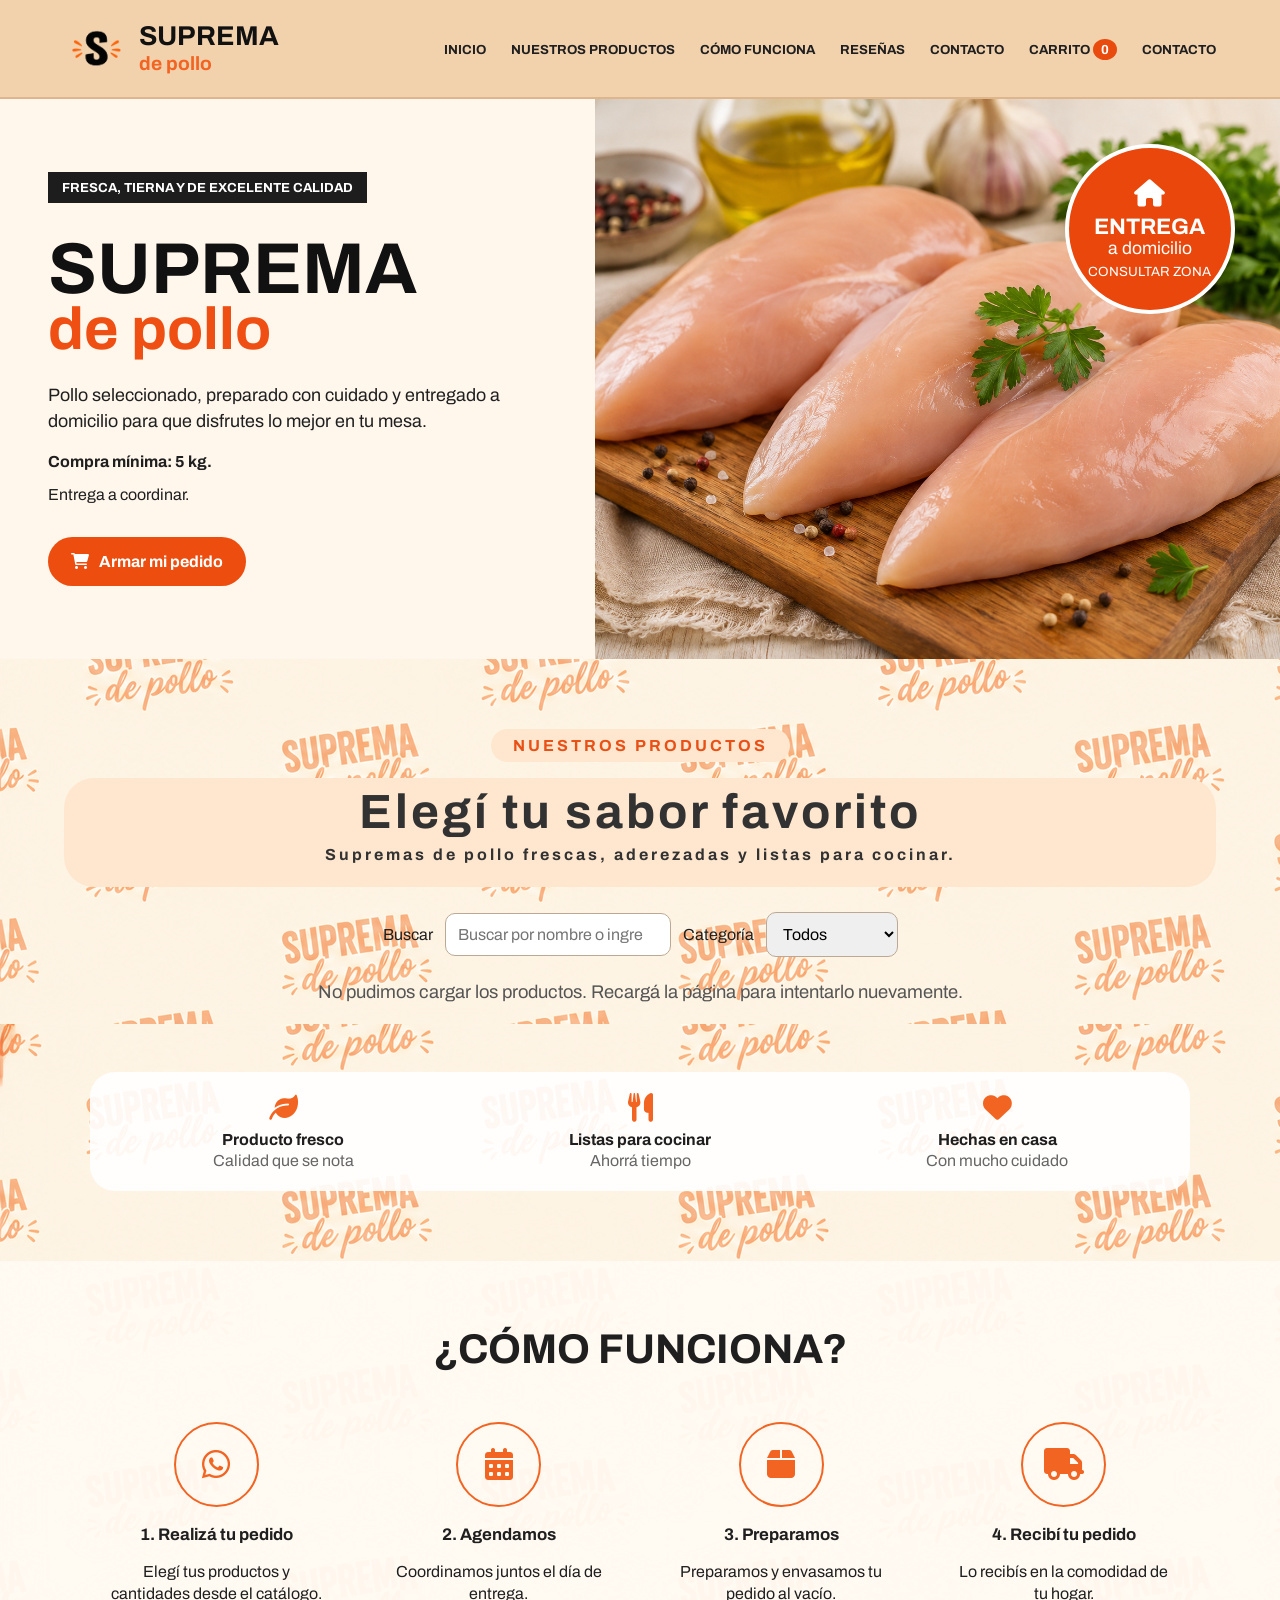
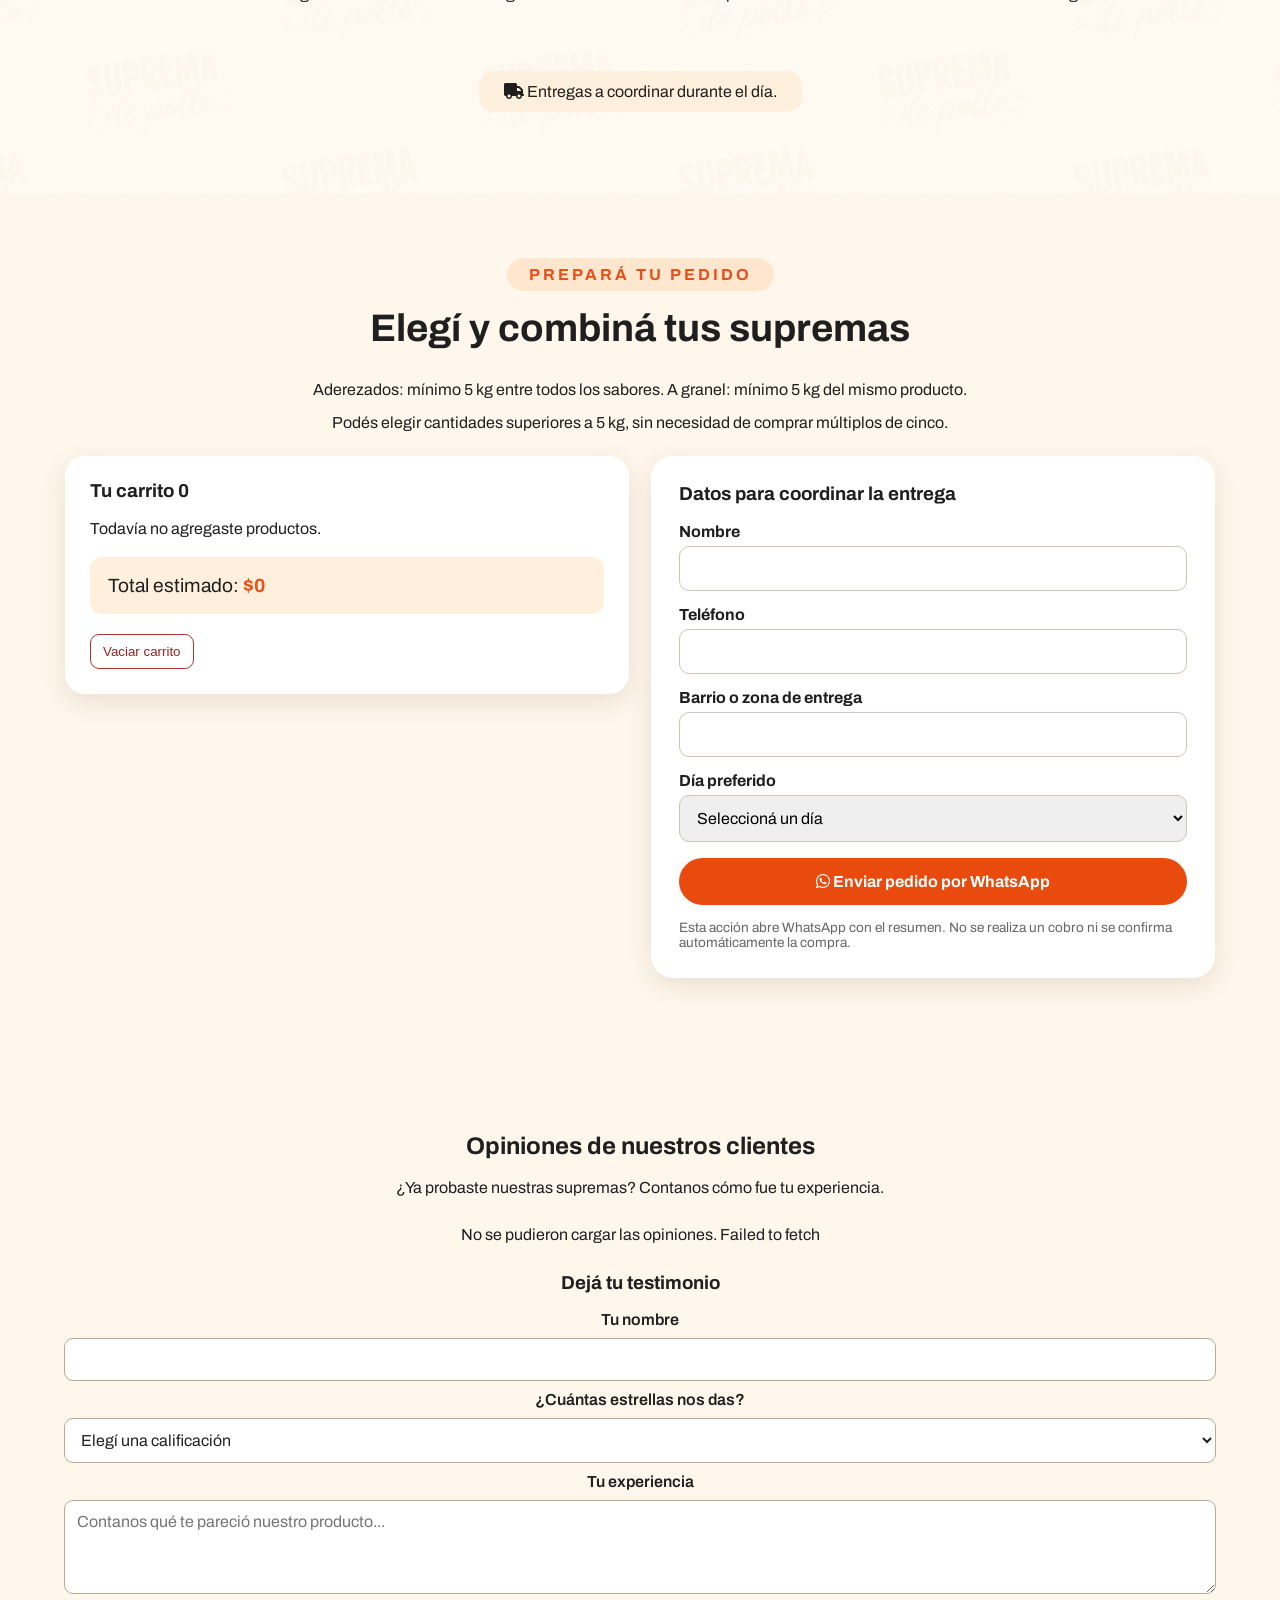
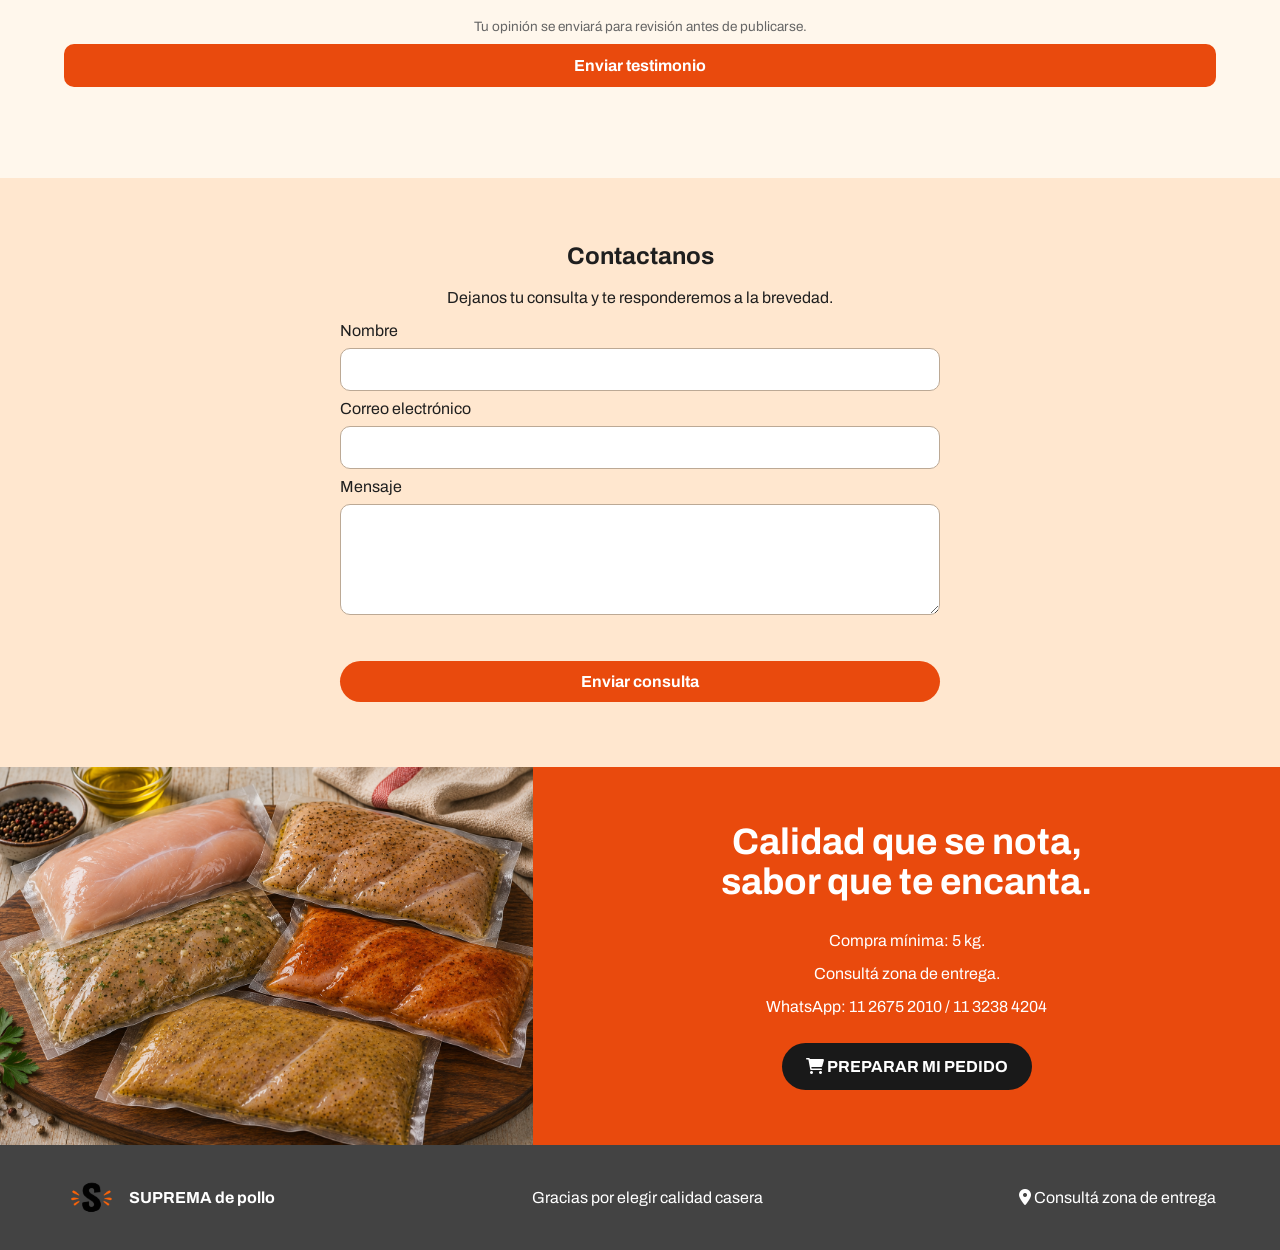
==== commit 74ad32a4: "Validar campos de contacto y actualizar versión del script" ====
--- a/index.html
+++ b/index.html
@@ -189,9 +189,9 @@
             <h2>Contactanos</h2>
             <p>Dejanos tu consulta y te responderemos a la brevedad.</p>
             <form id="formulario-contacto">
-                <label for="contacto-nombre">Nombre</label><input id="contacto-nombre" name="name" type="text" required>
-                <label for="contacto-email">Correo electrónico</label><input id="contacto-email" name="email" type="email" required>
-                <label for="contacto-mensaje">Mensaje</label><textarea id="contacto-mensaje" name="message" rows="5" required></textarea>
+                <label for="contacto-nombre">Nombre</label><input id="contacto-nombre" name="name" type="text" minlength="2" maxlength="80" required>
+                <label for="contacto-email">Correo electrónico</label><input id="contacto-email" name="email" type="email" maxlength="254" required>
+                <label for="contacto-mensaje">Mensaje</label><textarea id="contacto-mensaje" name="message" rows="5" minlength="10" maxlength="3000" required></textarea>
                 <p id="contacto-aviso" role="status" aria-live="polite"></p>
                 <button type="submit">Enviar consulta</button>
             </form>
@@ -221,7 +221,7 @@
         <p><i class="fas fa-location-dot"></i> Consultá zona de entrega</p>
     </footer>
 
-    <script src="script.js?v=20261108-3" defer></script>
+    <script src="script.js?v=20261111-1" defer></script>
     <script src="testimonios.js?v=20261108-3" defer></script>
 </body>
 </html>
--- a/styles.css
+++ b/styles.css
@@ -524,27 +524,17 @@
 #contador-carrito { background:#e94a0d; color:white; border-radius:50%; padding:3px 8px; }
 :focus-visible { outline:3px solid #246ac5; outline-offset:3px; }
 @media(max-width:768px) { .compra-layout,.resenas-grid { grid-template-columns:1fr; } .catalogo-controles { flex-direction:column; } .producto { max-width:100%; } }
-
-/* Interacciones del catálogo */
-.producto { position:relative; }
-.producto button.agregado { background:#237a49; color:white; transform:scale(.98); }
-.producto button:not(.boton-favorito) { transition:background-color .18s ease, transform .18s ease; }
-.producto button:not(.boton-favorito):active { background:#a8370e; transform:scale(.96); }
-.producto .boton-favorito { position:absolute; top:20px; right:20px; margin:0; width:45px; height:45px; border-radius:50%; background:white; color:#d83c28; font-size:28px; box-shadow:0 3px 12px #0002; padding:0; }
-.producto .boton-favorito[aria-pressed="true"] { background:#ffe5e0; }
-#cambiar-tema { border:1px solid #b87850; background:transparent; border-radius:25px; padding:8px 12px; cursor:pointer; font:inherit; font-weight:700; }
-#filtro-resenas { padding:12px; border-radius:10px; border:1px solid #c8b29b; font:inherit; }
-.estrellas { color:#e78b15; font-size:24px; letter-spacing:3px; }
-.contacto-secundario { padding:28px 5% !important; }
-.contacto-secundario details { max-width:650px; margin:16px auto; }
-.contacto-secundario summary { cursor:pointer; font-weight:700; }
-.contacto-secundario form { padding-top:22px; }
-.modo-oscuro { background:#18191b; background-image:none; color:#f4eee5; }
-.modo-oscuro header,.modo-oscuro #inicio,.modo-oscuro #como-funciona,.modo-oscuro #hacer-pedido,.modo-oscuro #resenas,.modo-oscuro #contacto-formulario { background:#242528; color:#f4eee5; }
-.modo-oscuro .producto,.modo-oscuro .panel-compra,.modo-oscuro .resenas-grid article,.modo-oscuro .beneficios { background:#34363a; color:#f4eee5; border-color:#555; }
-.modo-oscuro .producto p,.modo-oscuro .beneficios span,.modo-oscuro .nota-pedido,.modo-oscuro #productos > p:not(.subtitulo-naranja) { color:#e3d9cd; }
-.modo-oscuro .h2-gris,.modo-oscuro .total-pedido,.modo-oscuro .aviso-entrega { background:#424046; color:#fff; }
-.modo-oscuro header nav a,.modo-oscuro .marca h1,.modo-oscuro #titulo_inicio,.modo-oscuro #cambiar-tema { color:#fff; }
-.modo-oscuro #formulario-pedido input,.modo-oscuro #formulario-pedido select,.modo-oscuro .catalogo-controles input,.modo-oscuro .catalogo-controles select,.modo-oscuro #formulario-contacto input,.modo-oscuro #formulario-contacto textarea,.modo-oscuro #filtro-resenas { background:#2d2f32; color:#fff; border-color:#777; }
-.modo-oscuro #carrito-reglas { color:#ffbb8e; }
-@media(prefers-reduced-motion:reduce) { .producto,.producto button { transition:none !important; } }
+\n/* Confirmación persistente al agregar productos al carrito */\n.producto .boton-agregar { transition: background-color .18s ease, color .18s ease, transform .18s ease; }\n.producto .boton-agregar.en-carrito { background:#287b49; color:#fff; }\n.producto .boton-agregar:active { transform:scale(.97); background:#175b34; }\n
+/* Testimonios: formulario claro y adaptable a celulares */
+.panel-testimonio { max-width:650px; margin:30px auto 0; padding:28px; border-radius:18px; background:#fff; text-align:left; box-shadow:0 8px 24px rgba(80,50,20,.1); }
+.panel-testimonio h3 { margin:0 0 18px; }
+#formulario-testimonio { display:flex; flex-direction:column; gap:10px; }
+#formulario-testimonio label { font-weight:600; }
+#formulario-testimonio input,#formulario-testimonio select,#formulario-testimonio textarea { width:100%; max-width:100%; padding:12px; border:1px solid #bca995; border-radius:9px; font:inherit; background:#fff; color:#222; }
+#formulario-testimonio button { cursor:pointer; padding:13px; border:0; border-radius:10px; background:#e94a0d; color:#fff; font:inherit; font-weight:700; }
+#formulario-testimonio button:disabled { opacity:.65; cursor:wait; }
+#formulario-testimonio button:active { background:#287b49; }
+#testimonio-aviso { font-weight:600; }
+#resenas-contenedor { grid-template-columns:repeat(auto-fit,minmax(min(100%,250px),1fr)); }
+#resenas-vacias { grid-column:1/-1; }
+@media(max-width:600px) { .panel-testimonio { padding:18px; } }
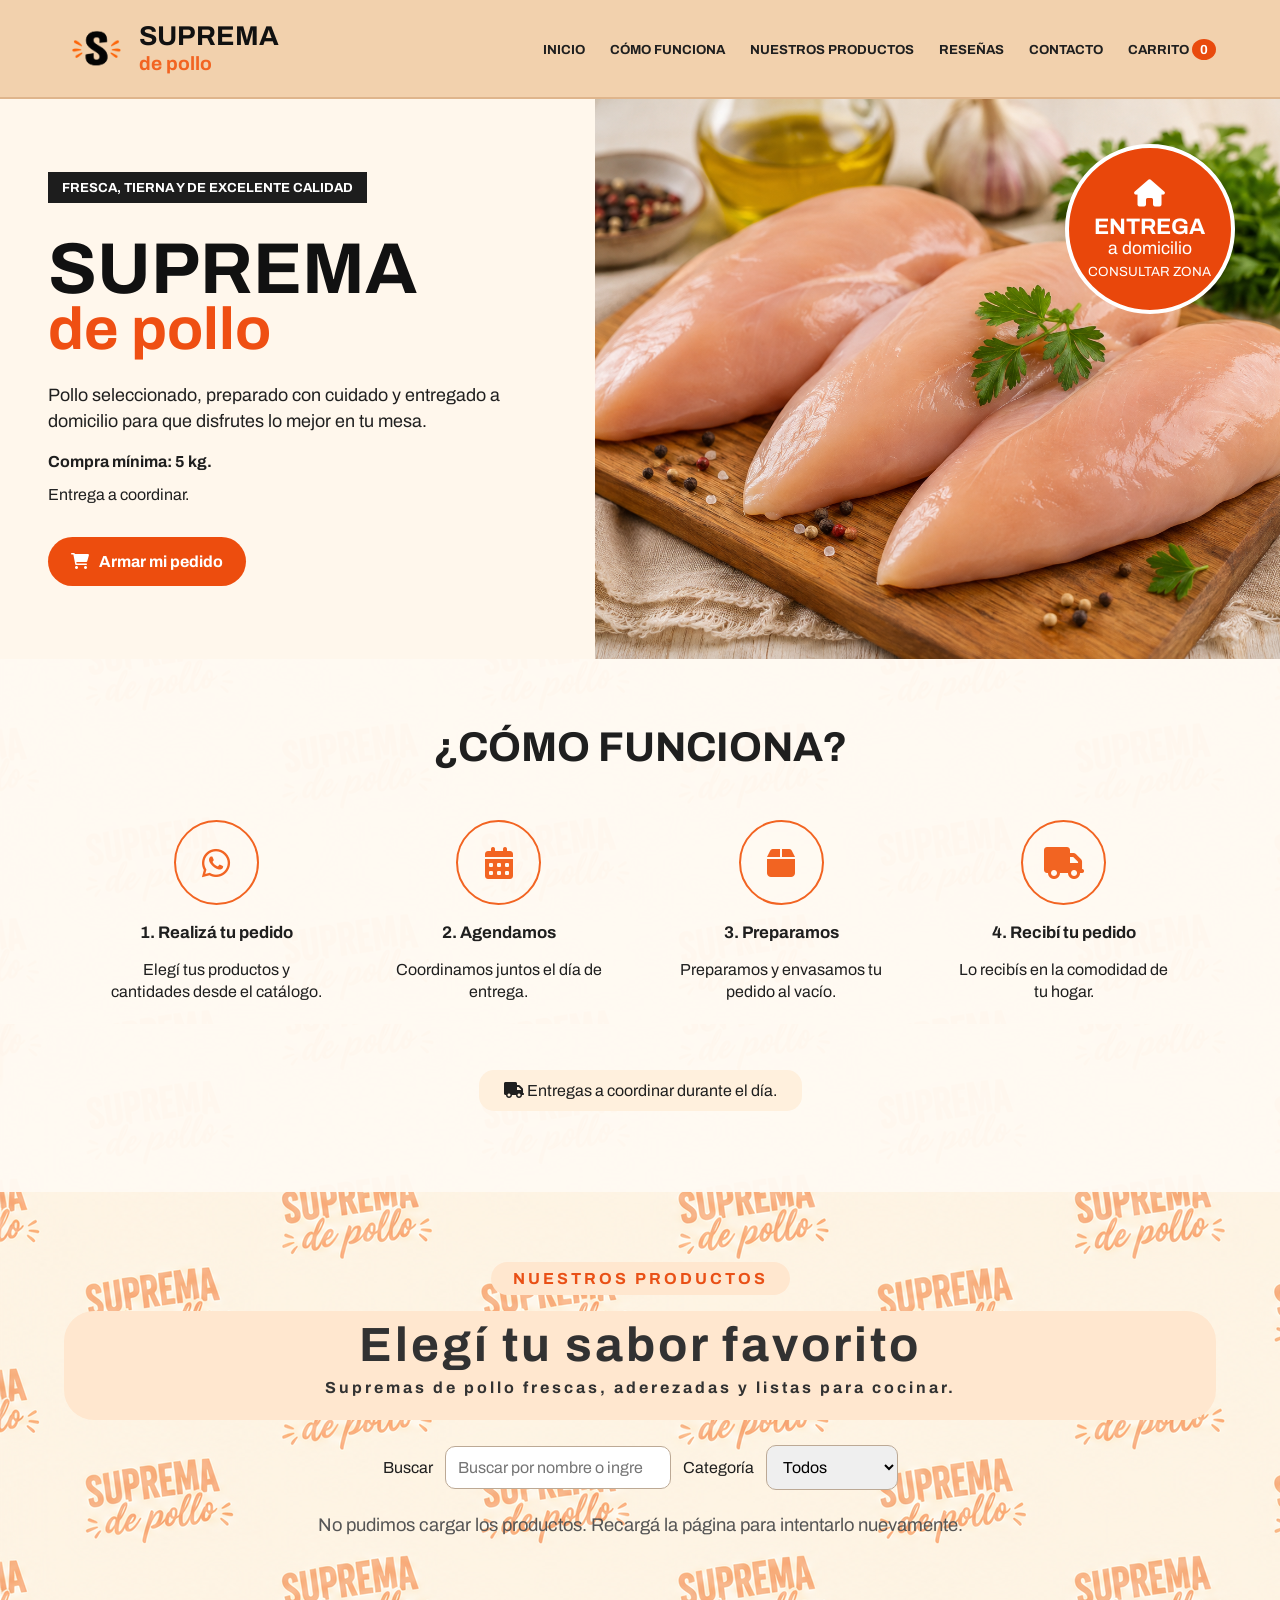
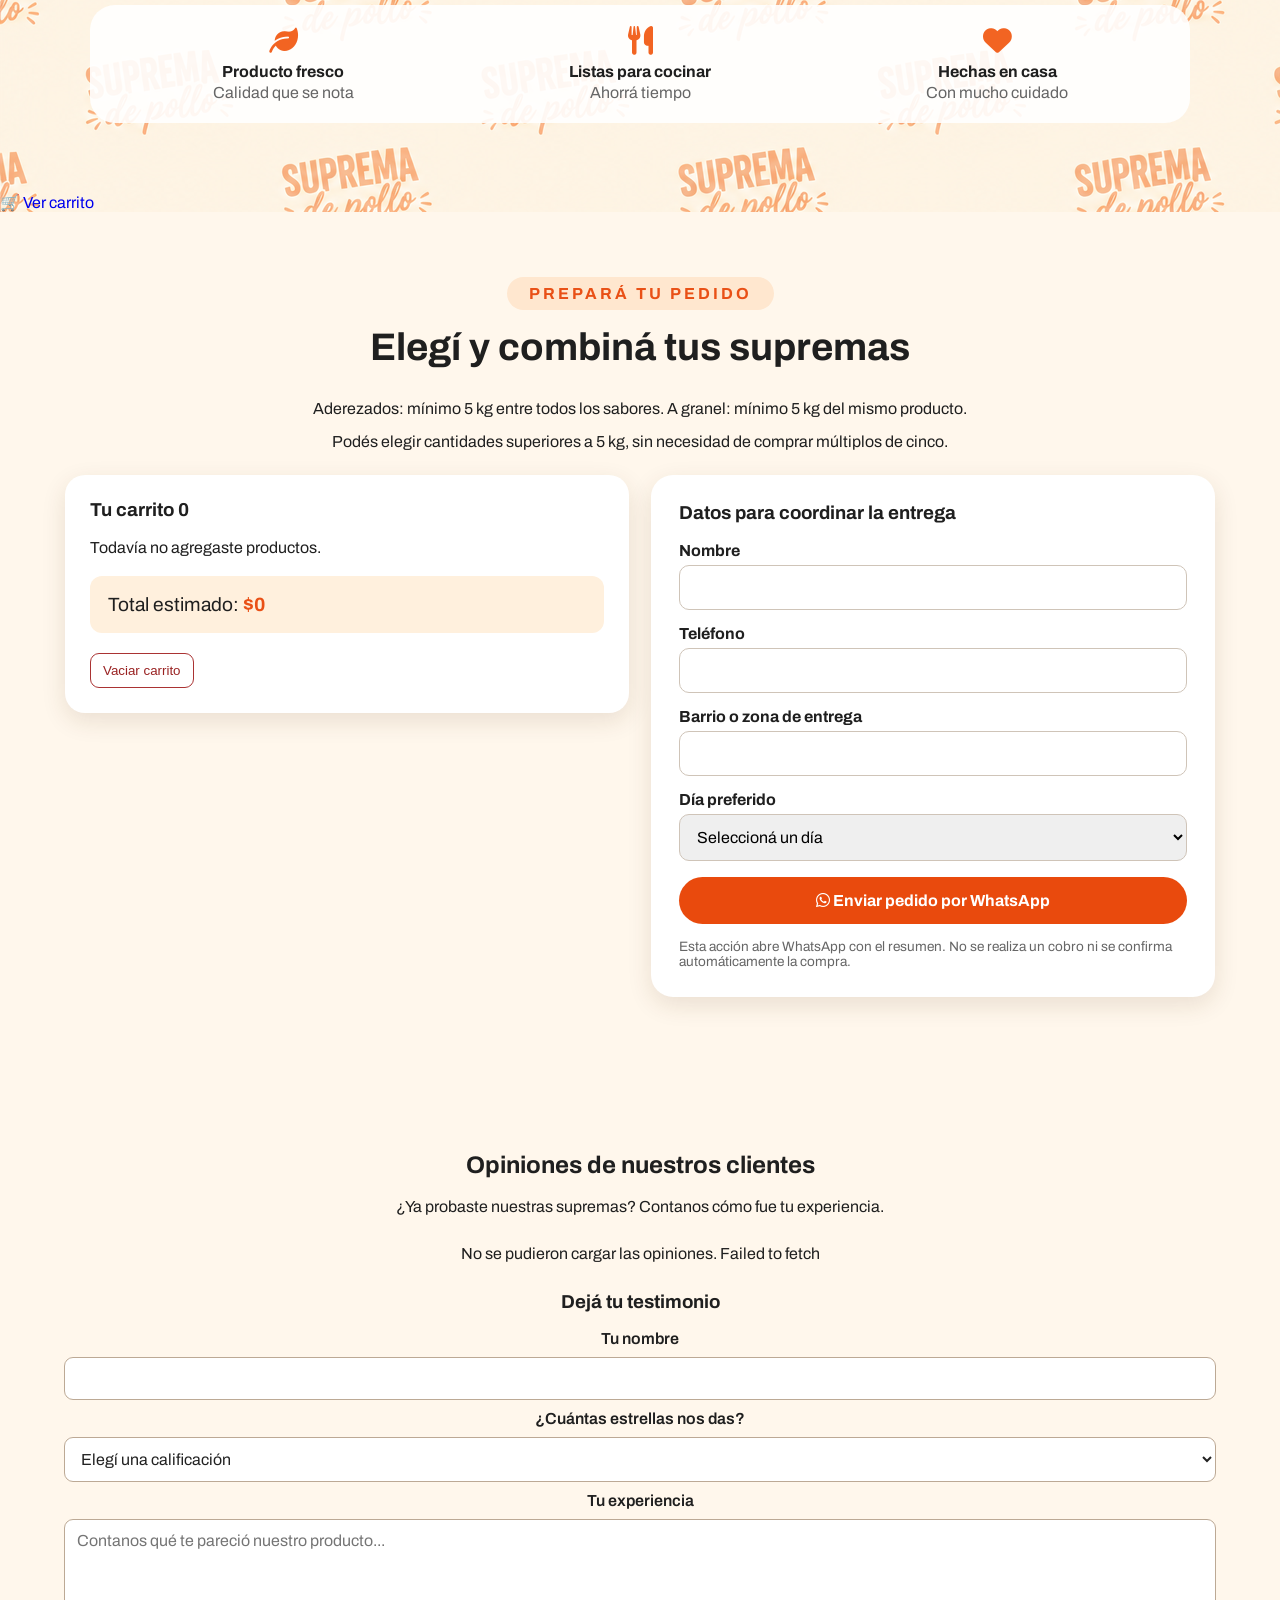
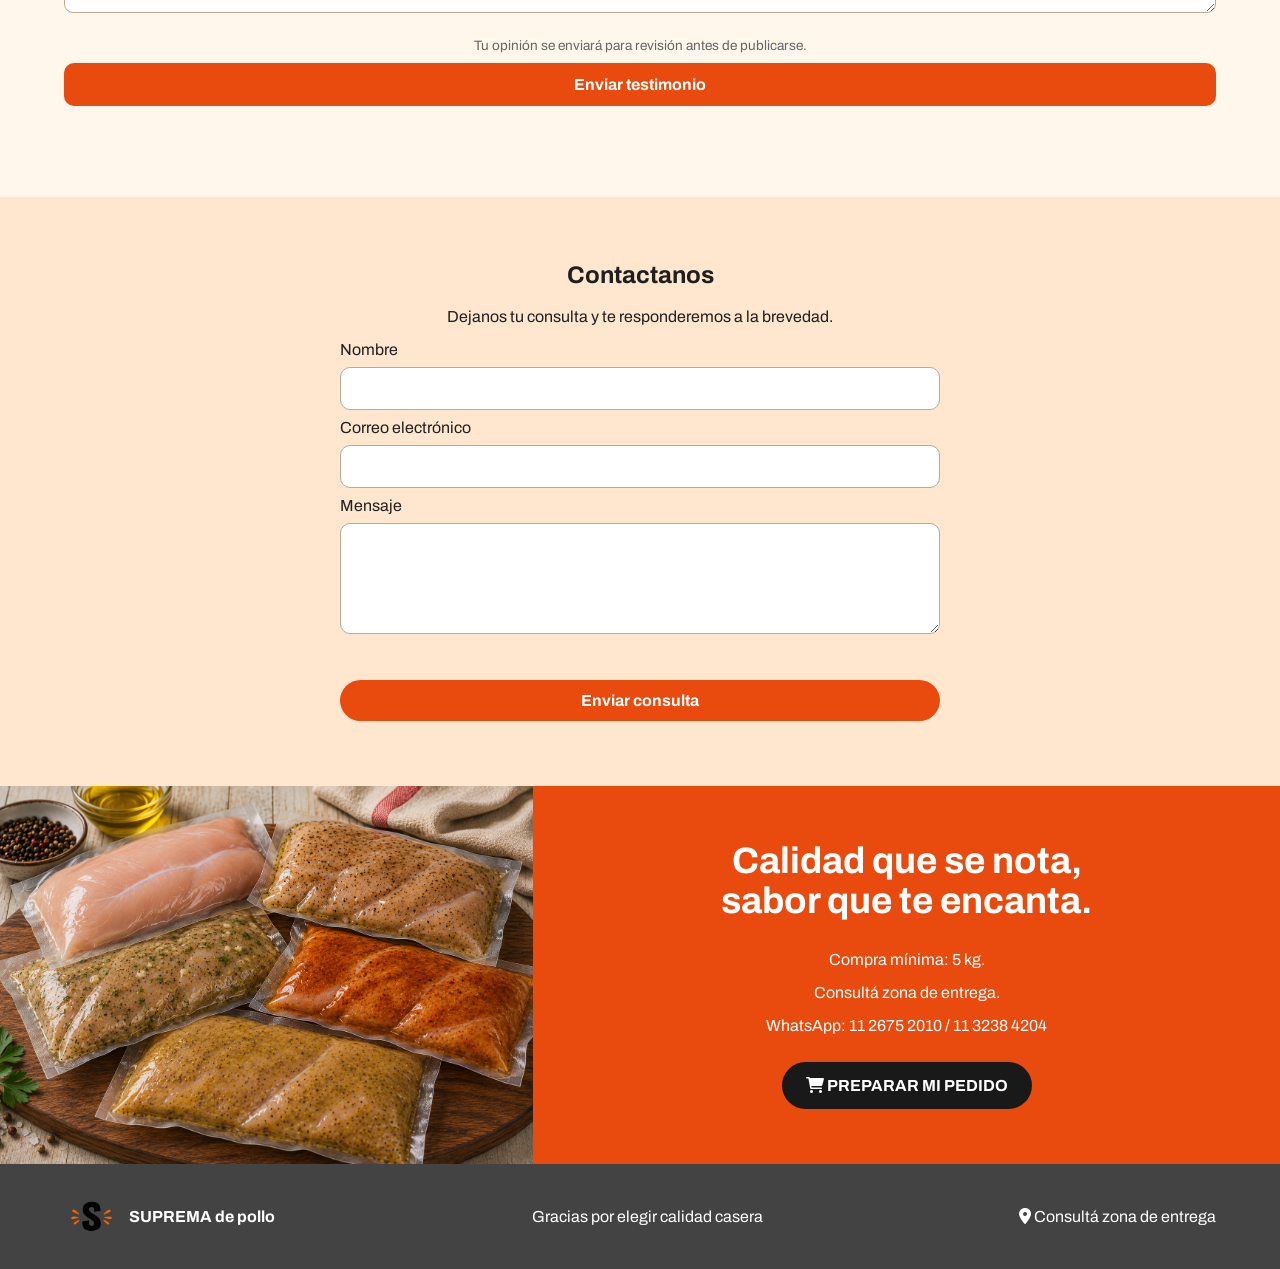
==== commit 6ecf28e9: "Mejorar navegación móvil y orden de compra según feedback UX" ====
--- a/index.html
+++ b/index.html
@@ -10,7 +10,7 @@
     <link rel="preconnect" href="https://fonts.googleapis.com">
     <link href="https://fonts.googleapis.com/css2?family=Archivo:wght@400;600;700;800&display=swap" rel="stylesheet">
     <link rel="stylesheet" href="https://cdnjs.cloudflare.com/ajax/libs/font-awesome/6.0.0-beta3/css/all.min.css">
-    <link rel="stylesheet" href="styles.css?v=20261108-3">
+    <link rel="stylesheet" href="styles.css?v=20261112-1">
     <link rel="icon" type="image/png" href="img/favicon.png">
 </head>
 
@@ -28,12 +28,11 @@
         <nav>
             <ul>
                 <li><a href="#inicio">INICIO</a></li>
+                <li><a href="#como-funciona">CÓMO FUNCIONA</a></li>
                 <li><a href="#productos">NUESTROS PRODUCTOS</a></li>
-                <li><a href="#como-funciona">CÓMO FUNCIONA</a></li>
                 <li><a href="#resenas">RESEÑAS</a></li>
                 <li><a href="#contacto-formulario">CONTACTO</a></li>
                 <li><a href="#carrito">CARRITO <span id="contador-carrito" aria-live="polite">0</span></a></li>
-                <li><a href="#contacto">CONTACTO</a></li>
             </ul>
         </nav>
     </header>
@@ -53,7 +52,7 @@
                 <p><strong>Compra mínima: 5 kg.</strong></p>
                 <p>Entrega a coordinar.</p>
 
-                <a class="boton-principal" href="#hacer-pedido">
+                <a class="boton-principal" href="#como-funciona">
                     <i class="fas fa-shopping-cart" aria-hidden="true"></i> Armar mi pedido
                 </a>
             </div>
@@ -70,6 +69,40 @@
         </section>
 
 
+        <section id="como-funciona">
+            <h2>¿CÓMO FUNCIONA?</h2>
+
+            <div class="pasos">
+                <article>
+                    <i class="fab fa-whatsapp"></i>
+                    <h3>1. Realizá tu pedido</h3>
+                    <p>Elegí tus productos y cantidades desde el catálogo.</p>
+                </article>
+
+                <article>
+                    <i class="fas fa-calendar-alt"></i>
+                    <h3>2. Agendamos</h3>
+                    <p>Coordinamos juntos el día de entrega.</p>
+                </article>
+
+                <article>
+                    <i class="fas fa-box"></i>
+                    <h3>3. Preparamos</h3>
+                    <p>Preparamos y envasamos tu pedido al vacío.</p>
+                </article>
+
+                <article>
+                    <i class="fas fa-truck"></i>
+                    <h3>4. Recibí tu pedido</h3>
+                    <p>Lo recibís en la comodidad de tu hogar.</p>
+                </article>
+            </div>
+
+            <p class="aviso-entrega"><i class="fas fa-truck"></i> Entregas a coordinar durante el día.</p>
+        </section>
+
+
+
         <section id="productos">
             <p class="subtitulo-naranja">NUESTROS PRODUCTOS</p>
                 <div class="h2-gris"> 
@@ -94,39 +127,7 @@
         </section>
 
 
-        <section id="como-funciona">
-            <h2>¿CÓMO FUNCIONA?</h2>
-
-            <div class="pasos">
-                <article>
-                    <i class="fab fa-whatsapp"></i>
-                    <h3>1. Realizá tu pedido</h3>
-                    <p>Elegí tus productos y cantidades desde el catálogo.</p>
-                </article>
-
-                <article>
-                    <i class="fas fa-calendar-alt"></i>
-                    <h3>2. Agendamos</h3>
-                    <p>Coordinamos juntos el día de entrega.</p>
-                </article>
-
-                <article>
-                    <i class="fas fa-box"></i>
-                    <h3>3. Preparamos</h3>
-                    <p>Preparamos y envasamos tu pedido al vacío.</p>
-                </article>
-
-                <article>
-                    <i class="fas fa-truck"></i>
-                    <h3>4. Recibí tu pedido</h3>
-                    <p>Lo recibís en la comodidad de tu hogar.</p>
-                </article>
-            </div>
-
-            <p class="aviso-entrega"><i class="fas fa-truck"></i> Entregas a coordinar durante el día.</p>
-        </section>
-
-
+        <a class="carrito-flotante" href="#carrito" id="acceso-carrito-flotante" aria-label="Ver carrito de compras">🛒 <span id="carrito-flotante-resumen">Ver carrito</span></a>
 
         <section id="hacer-pedido">
             <p class="subtitulo-naranja">PREPARÁ TU PEDIDO</p>
@@ -221,7 +222,7 @@
         <p><i class="fas fa-location-dot"></i> Consultá zona de entrega</p>
     </footer>
 
-    <script src="script.js?v=20261111-1" defer></script>
+    <script src="script.js?v=20261112-1" defer></script>
     <script src="testimonios.js?v=20261108-3" defer></script>
 </body>
 </html>
